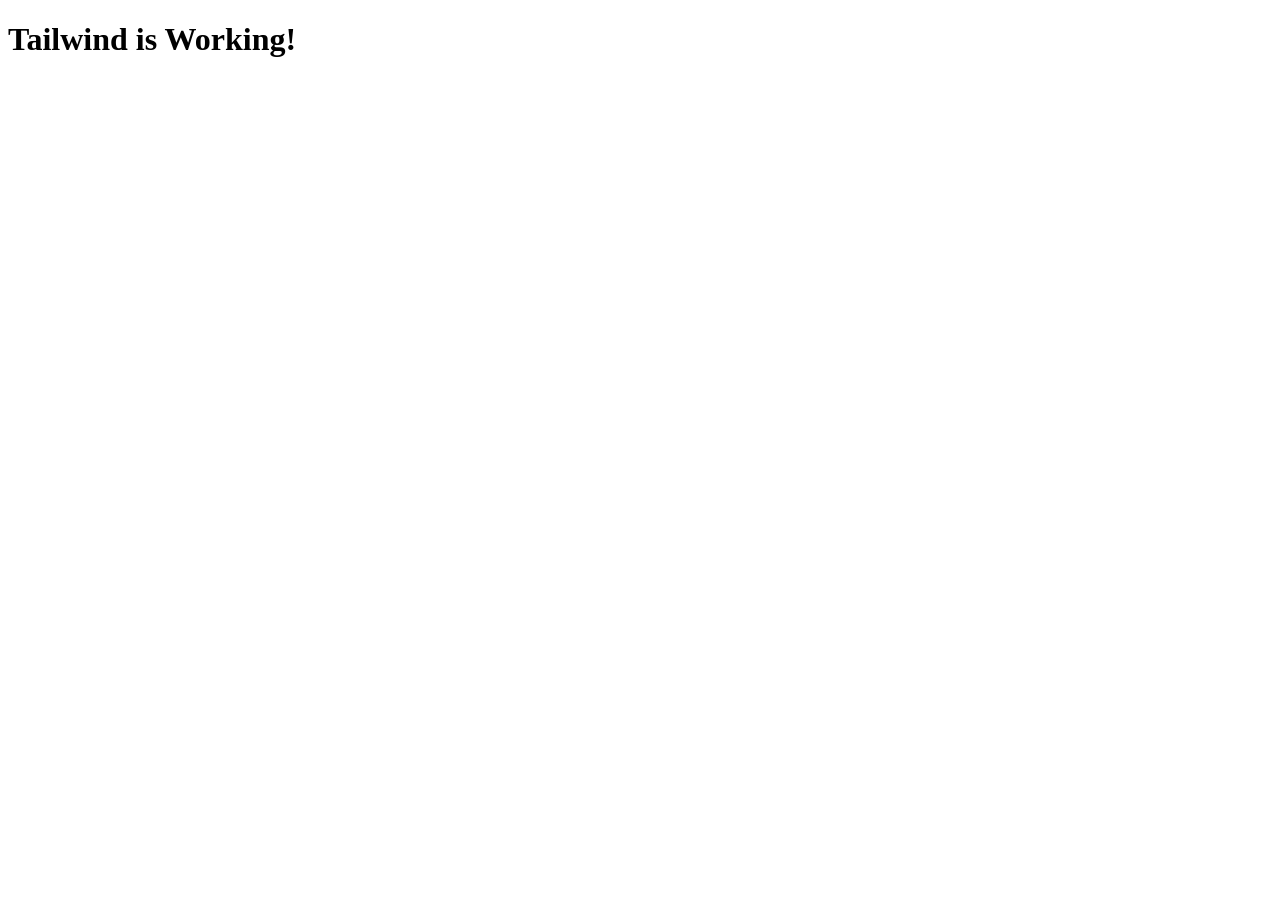
==== index.html @ 15081039 "first commit" ====
<!DOCTYPE html>
<html lang="en">
<head>
  <meta charset="UTF-8">
  <meta name="viewport" content="width=device-width, initial-scale=1.0">
  <link rel="stylesheet" href="./style.css">
  <title>Document</title>
</head>
<body>
  <h1 class="text-4xl font-bold text-red-600 underline">
  Tailwind is Working!
</h1>
</body>
</html>
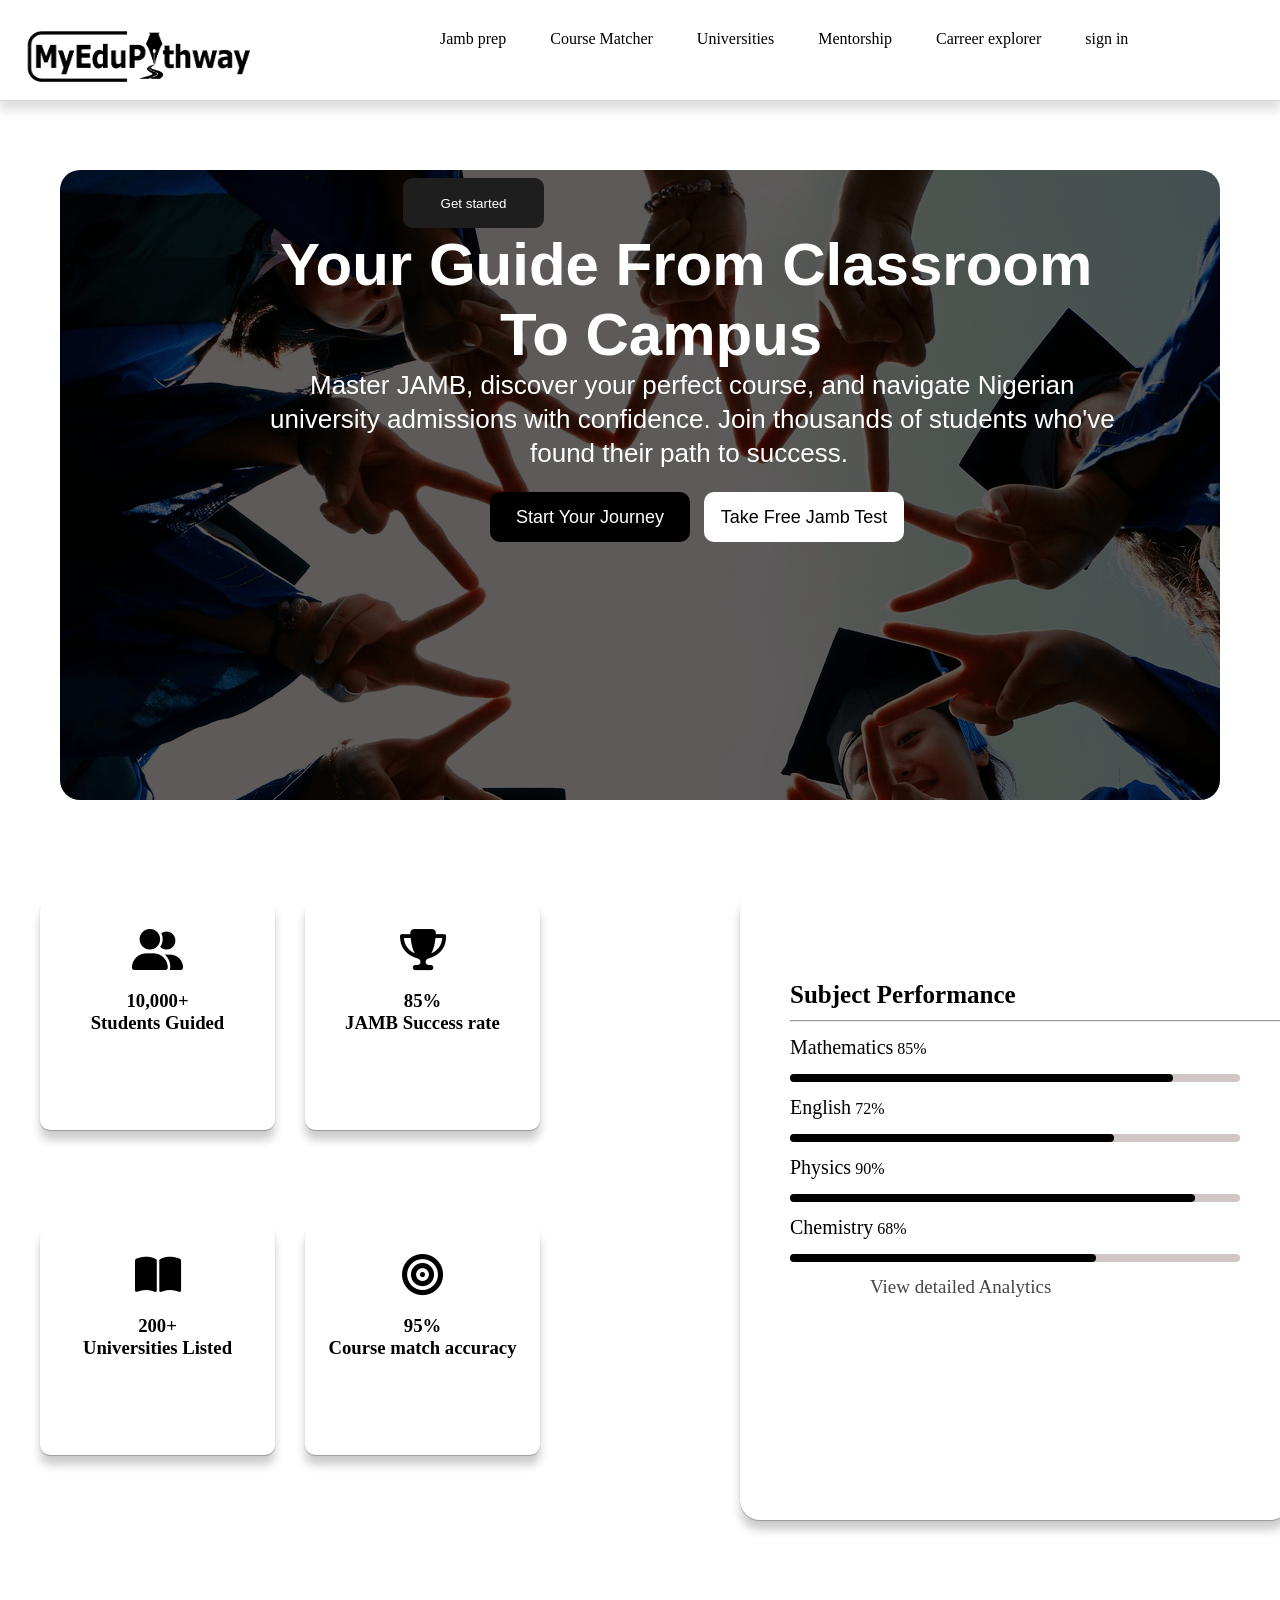
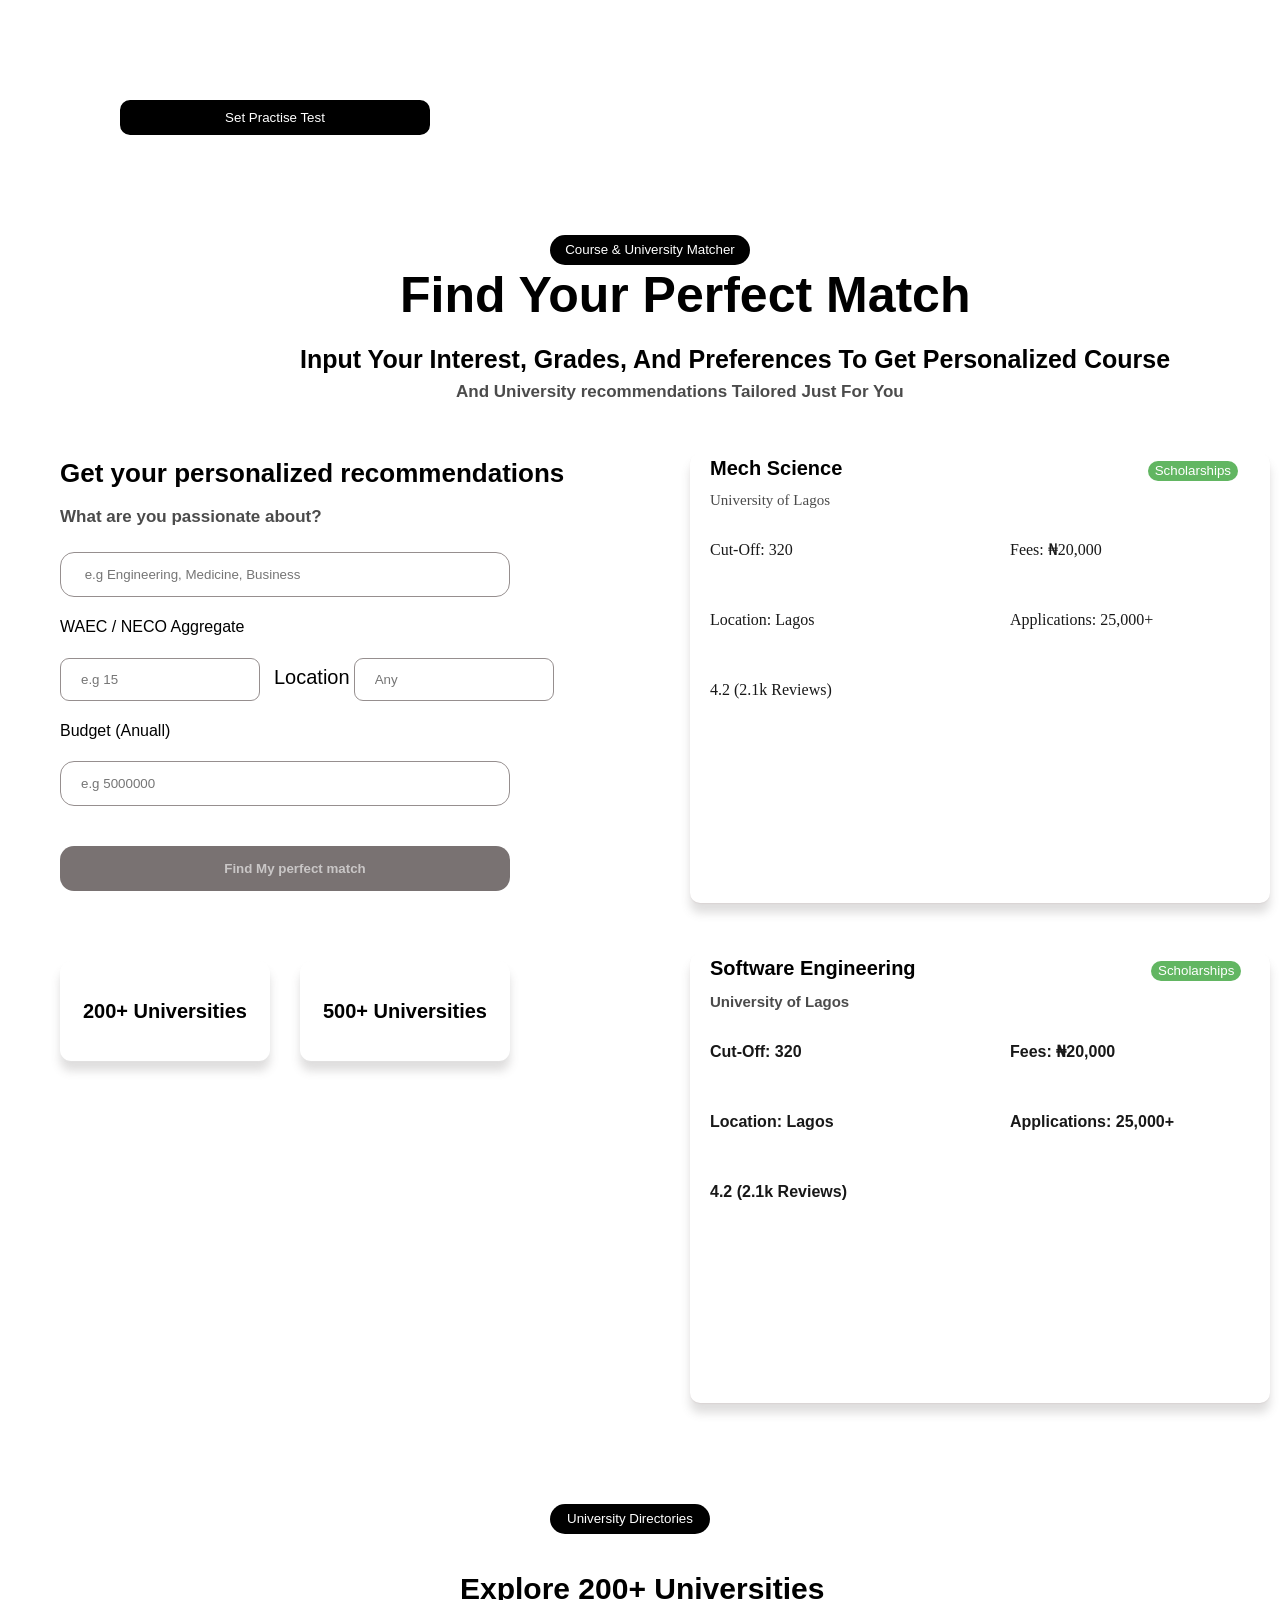
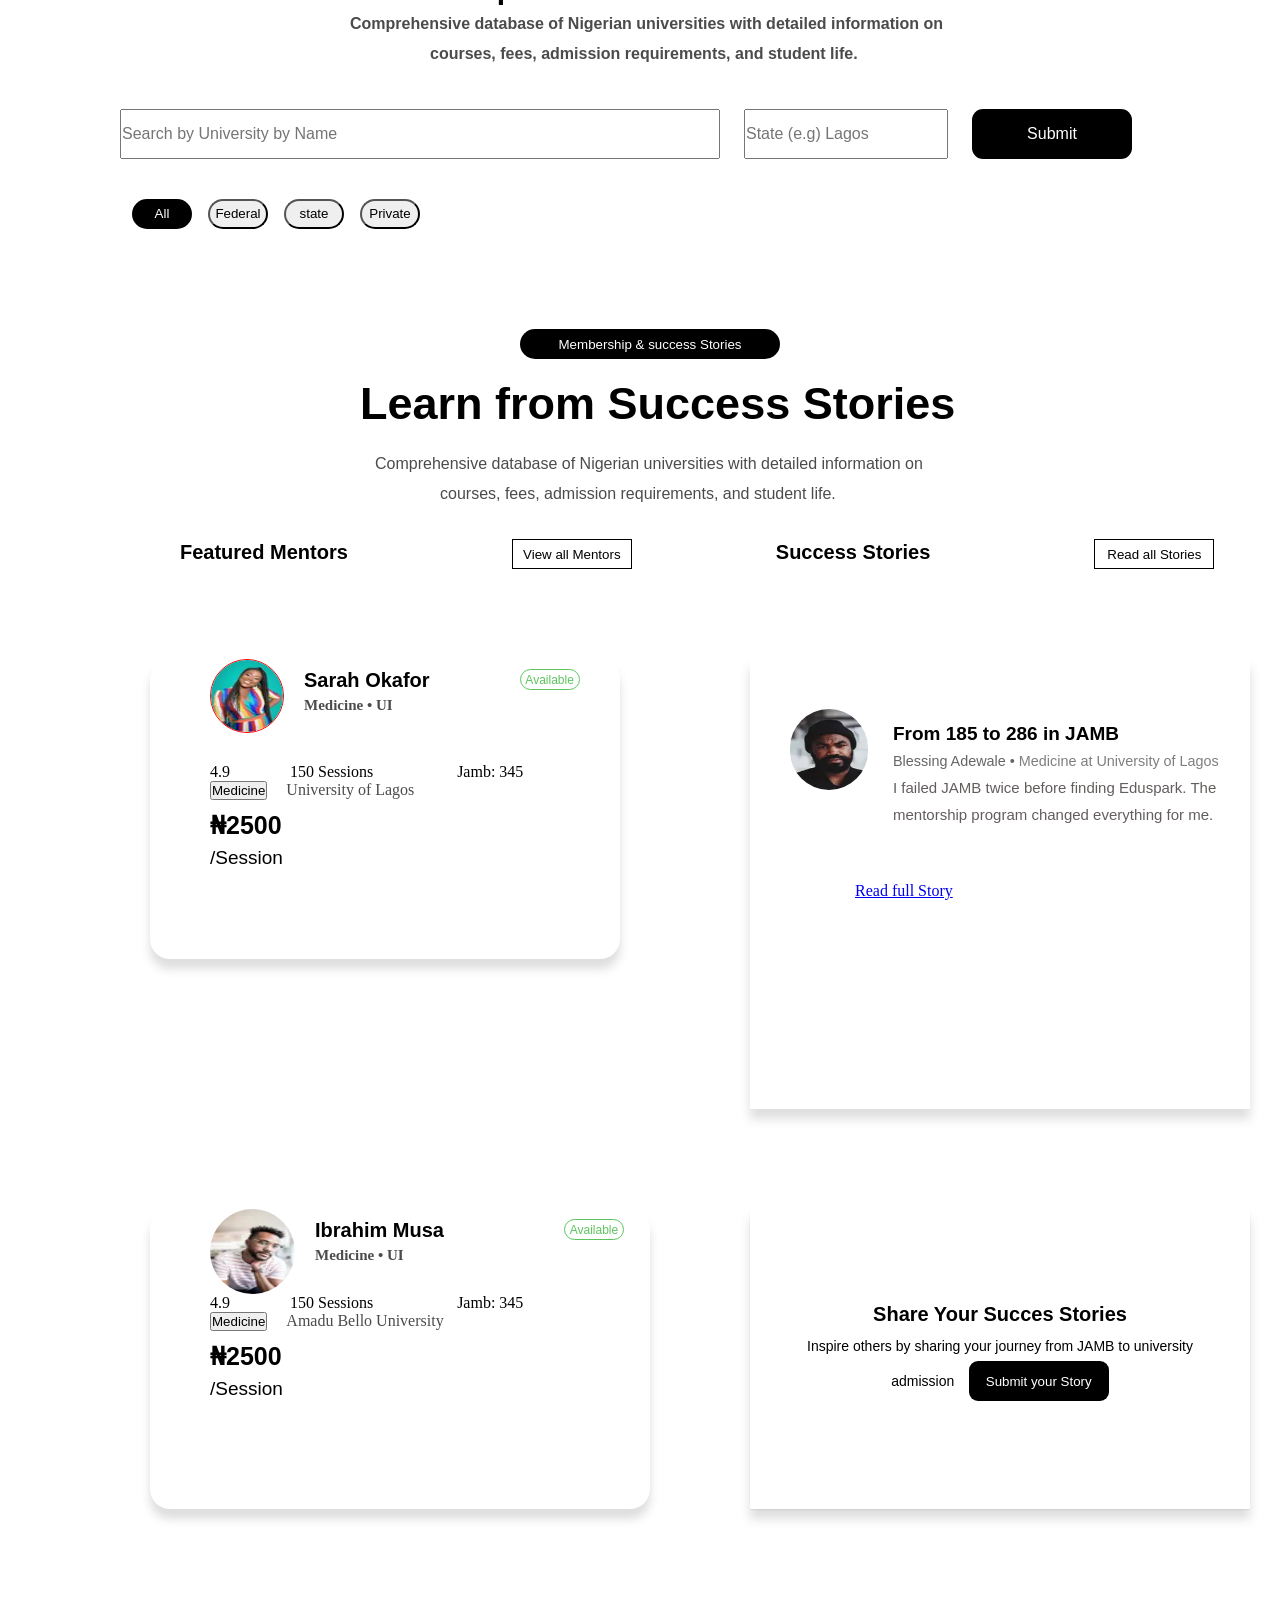
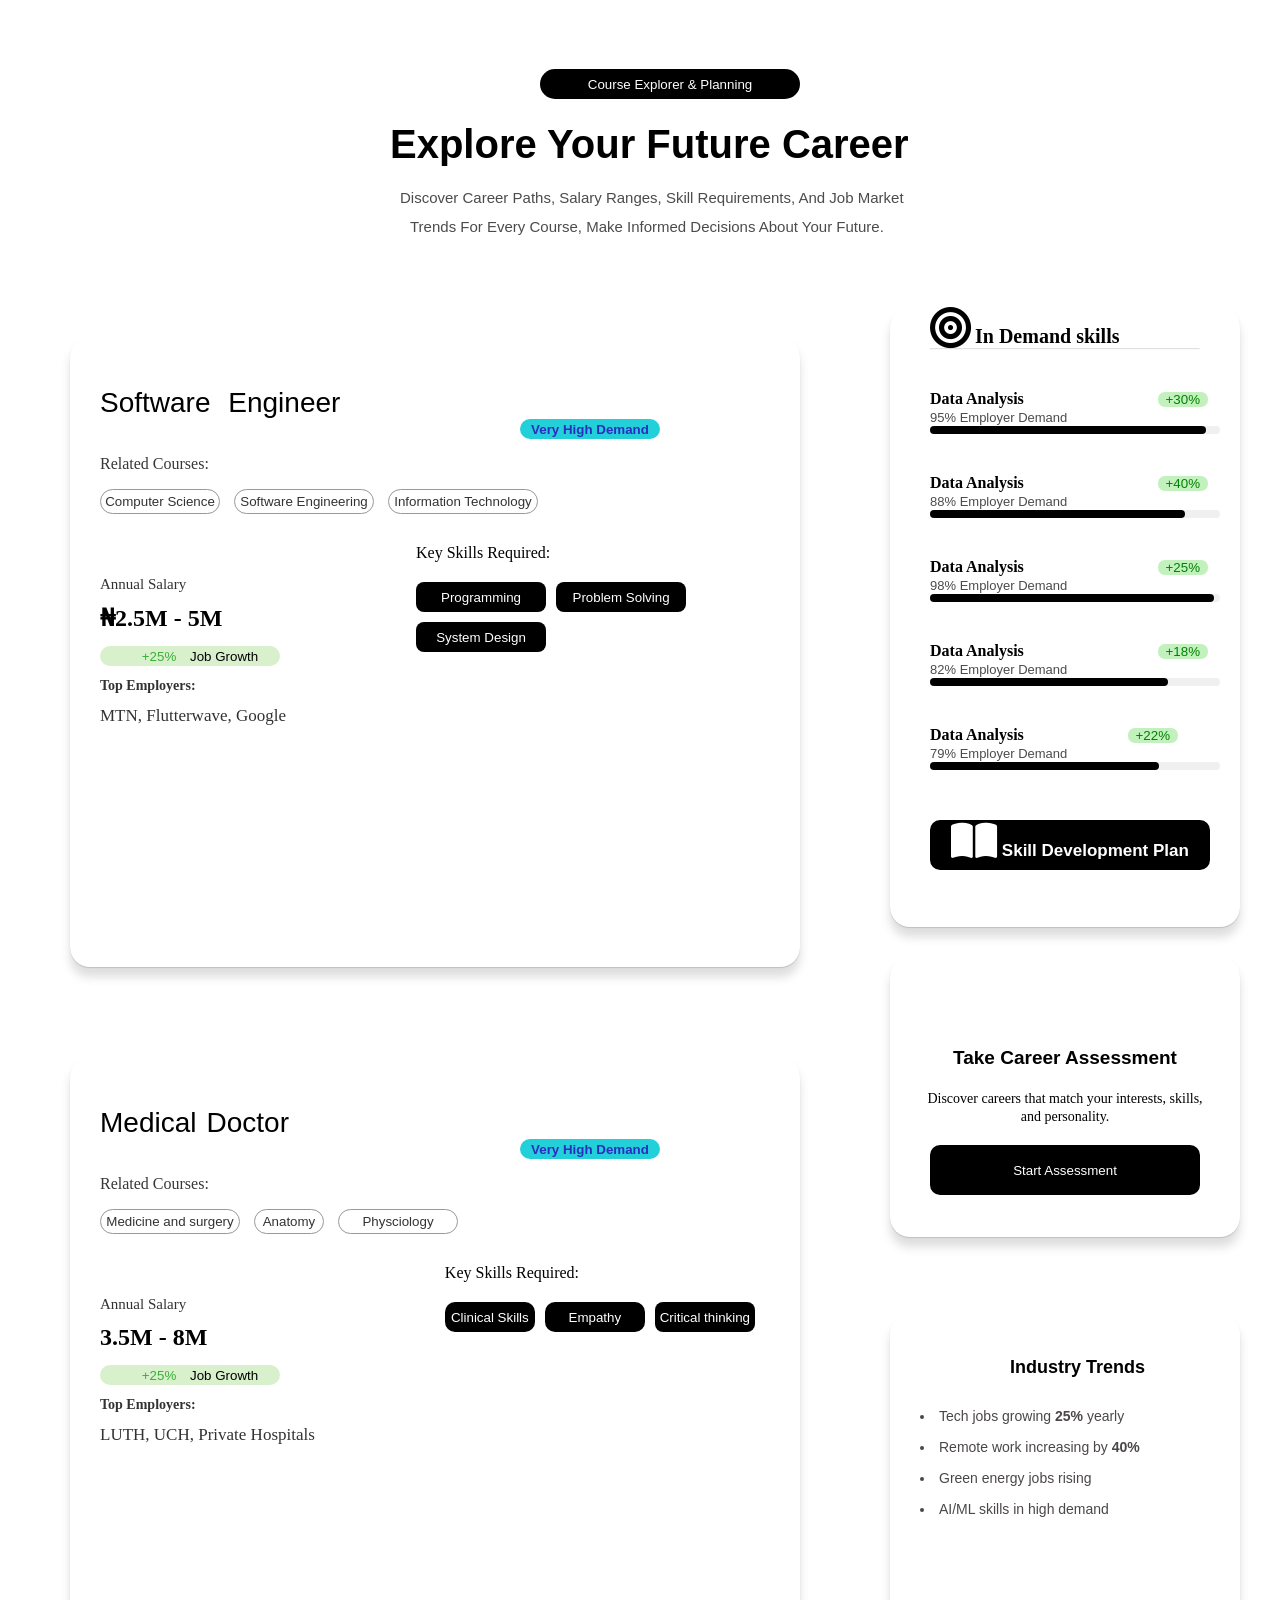
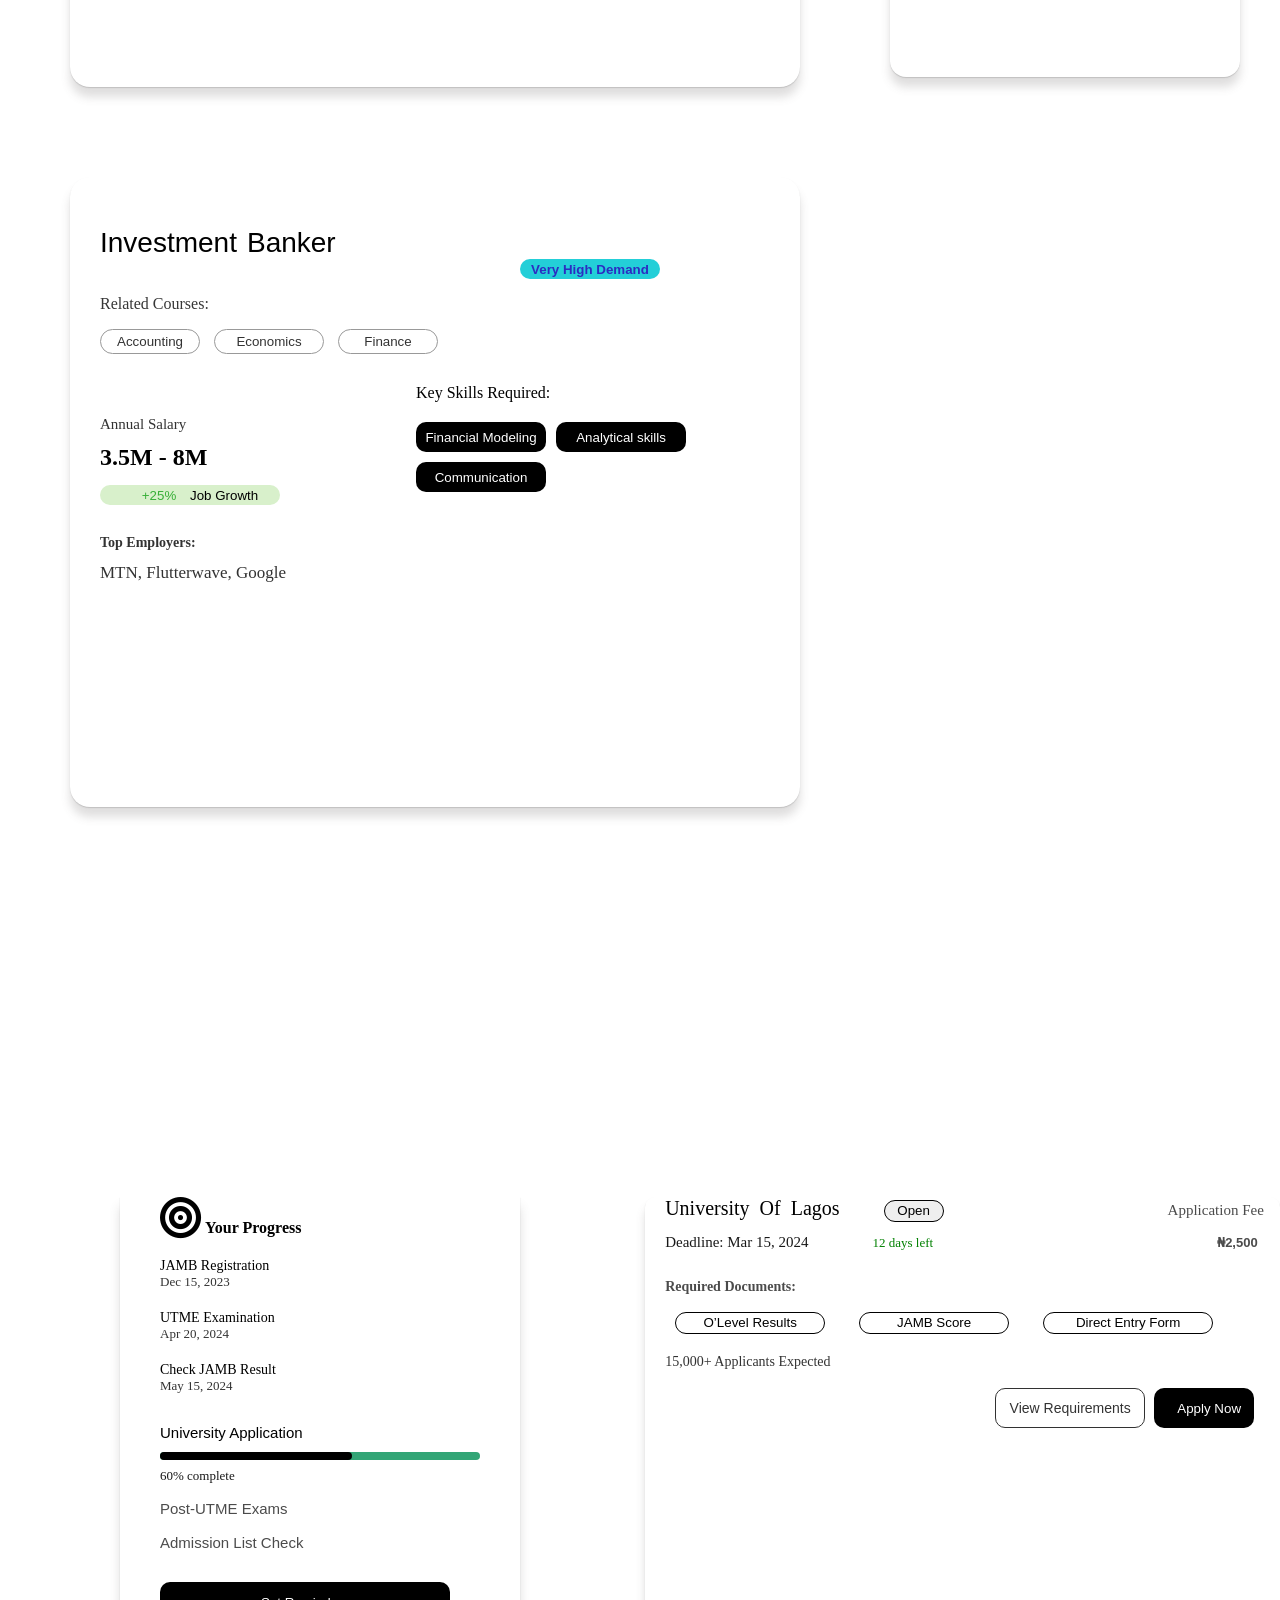
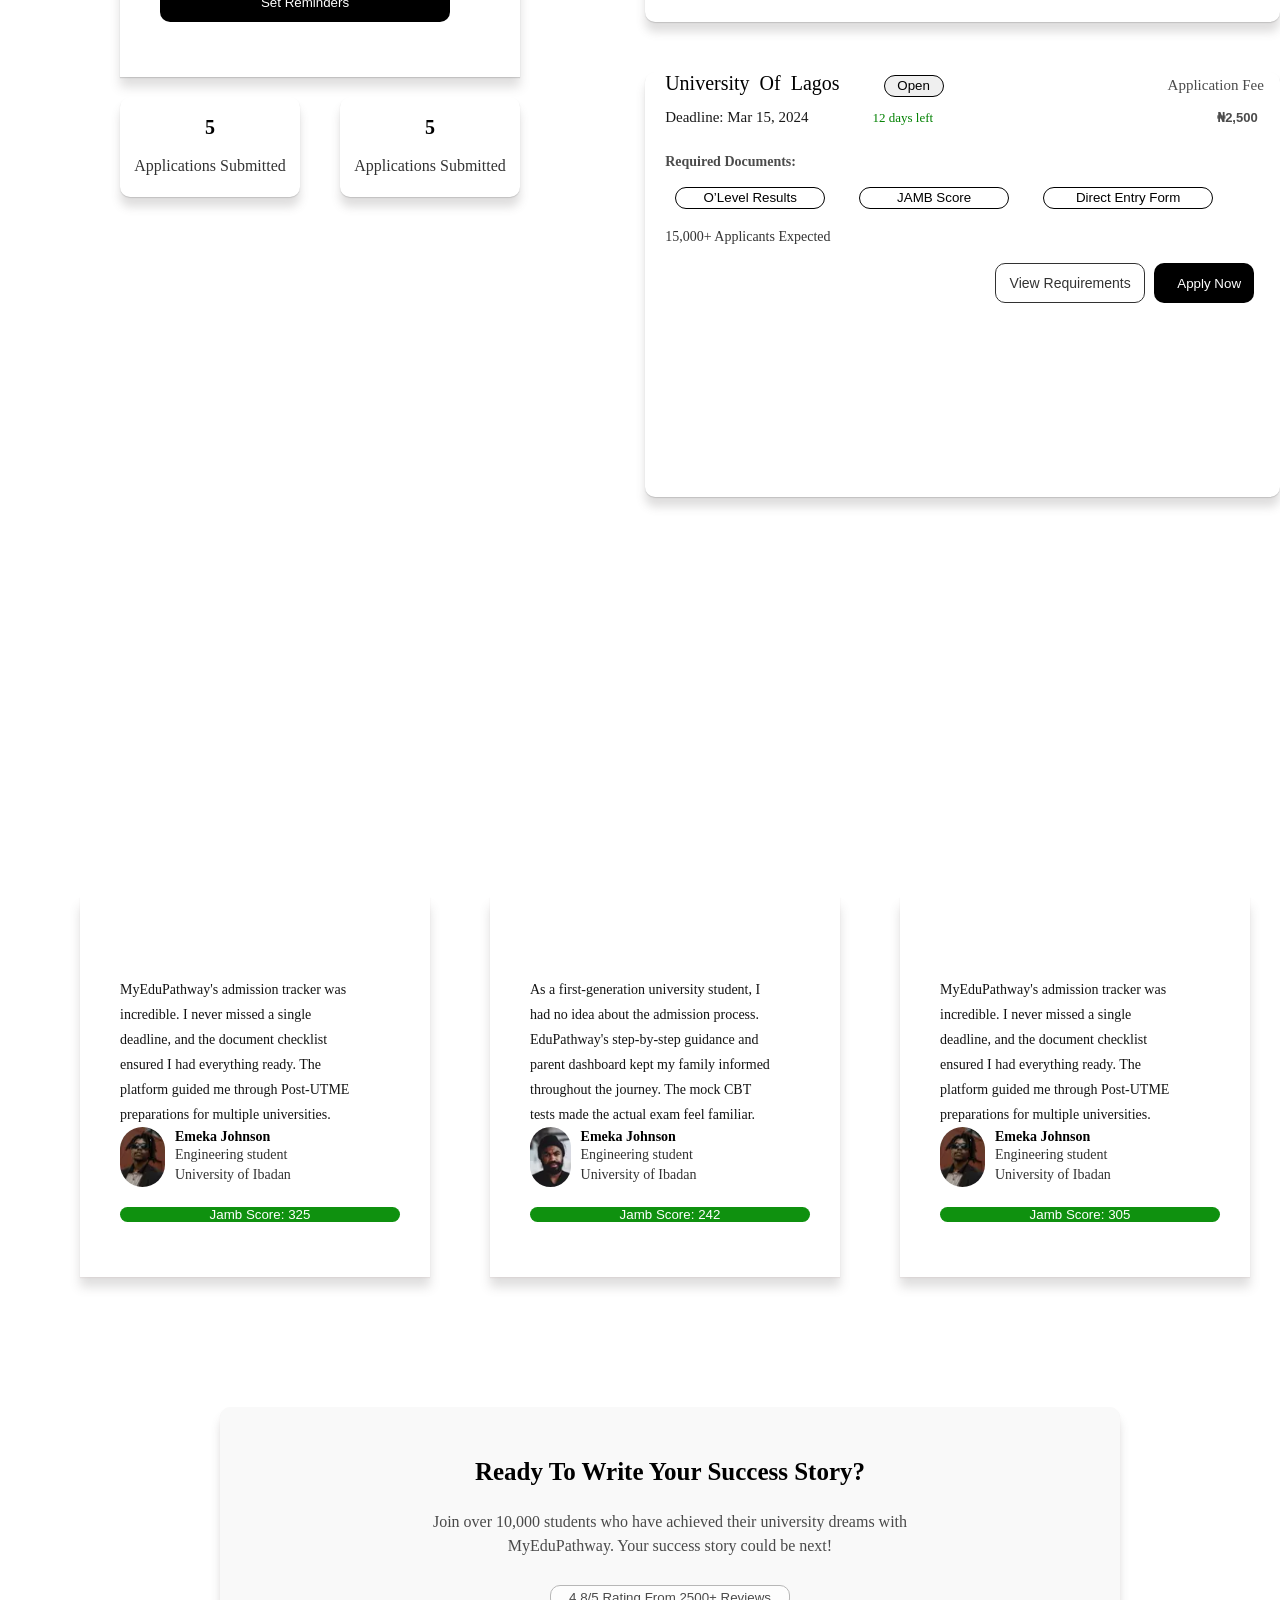
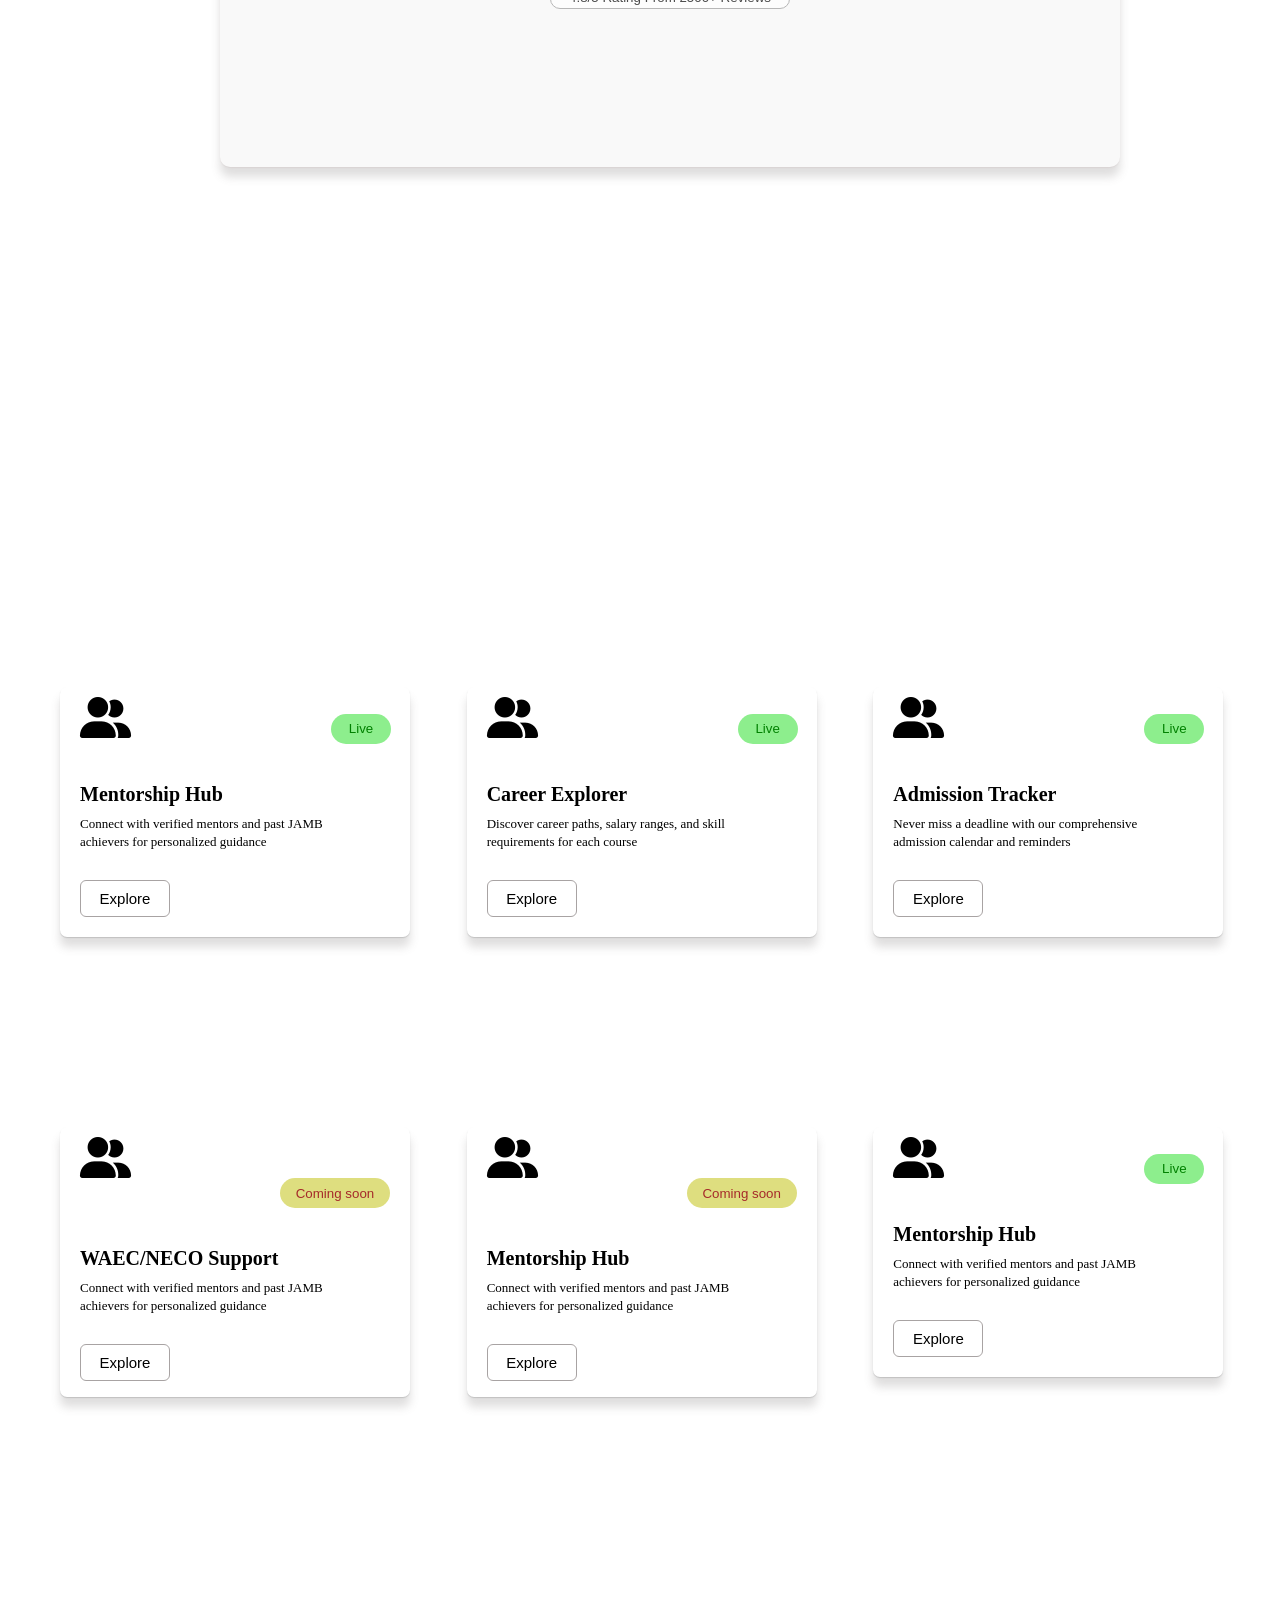
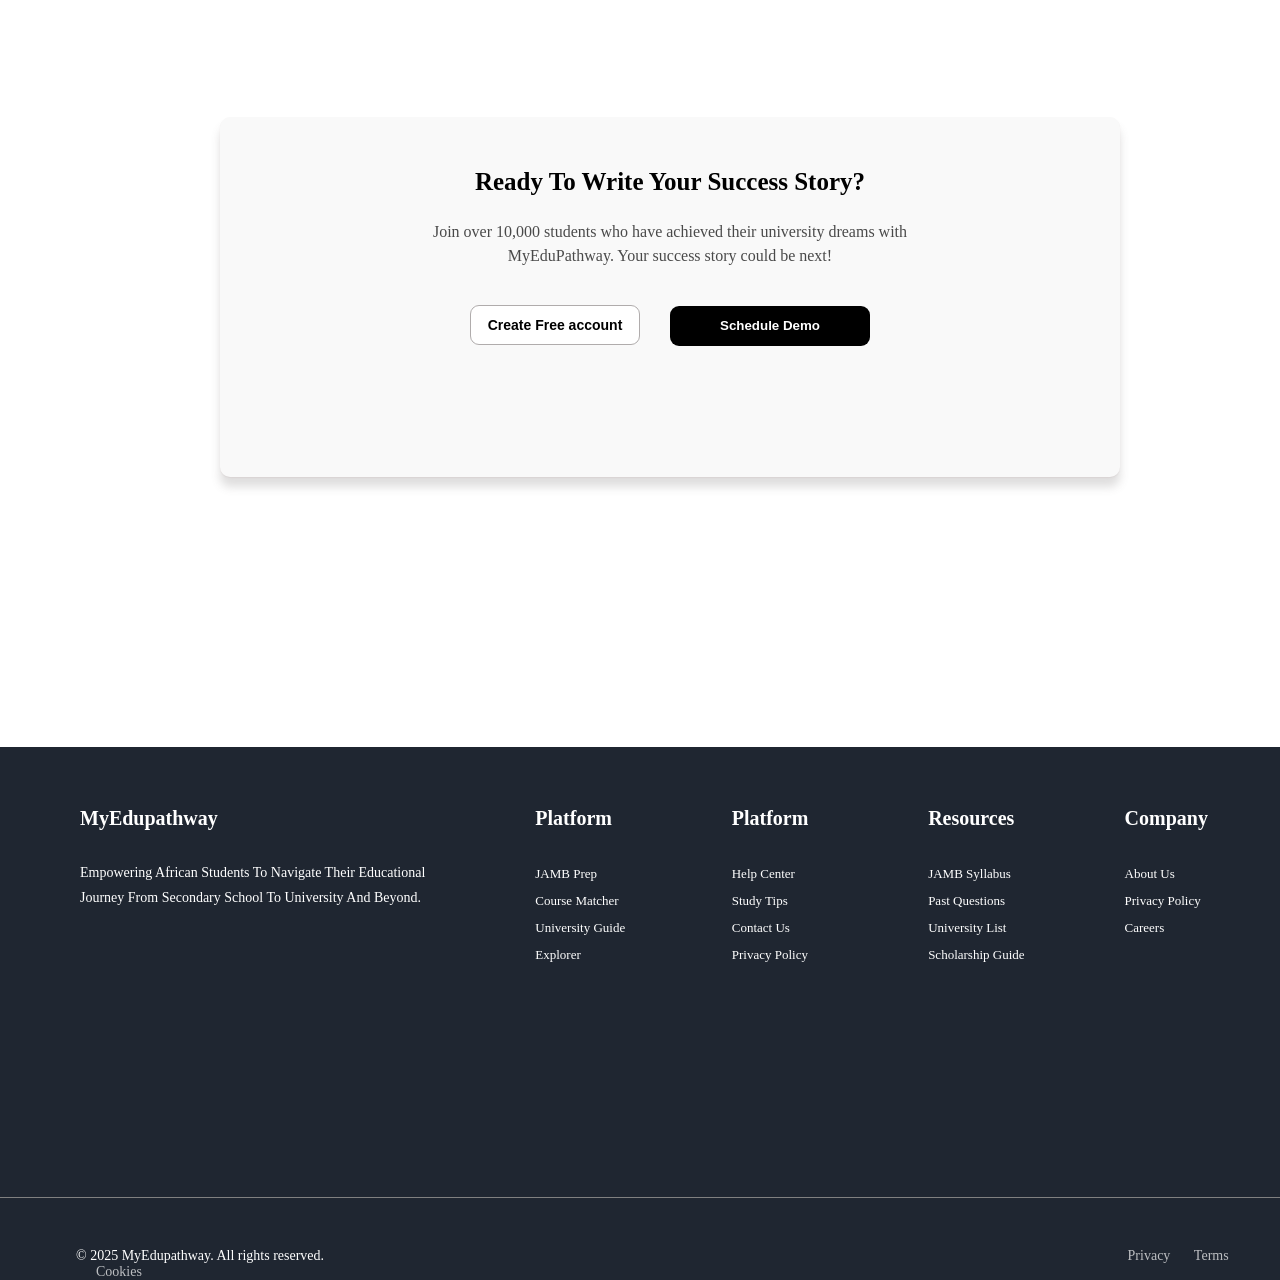
==== commit 1e215db8: "done" ====
--- a/index.html
+++ b/index.html
@@ -1,14 +1,687 @@
+
 <!DOCTYPE html>
 <html lang="en">
 <head>
   <meta charset="UTF-8">
   <meta name="viewport" content="width=device-width, initial-scale=1.0">
-  <link rel="stylesheet" href="./style.css">
-  <title>Document</title>
+  <title>myedupathway.com</title>
+  <link rel="stylesheet" href="style.css">
+  <link rel="stylesheet" href="https://cdnjs.cloudflare.com/ajax/libs/font-awesome/6.5.1/css/all.min.css">
 </head>
 <body>
-  <h1 class="text-4xl font-bold text-red-600 underline">
-  Tailwind is Working!
-</h1>
+    <div class="head-div">
+  <header>
+    <ul>
+      <li>
+        <img src="logo (1).png" width="270px" height="70px" class="img">
+      </li>
+      <div class="opp">
+      <li><a href="./index2.html"  class="jp">Jamb prep</a></li>
+      <li class="cm">Course Matcher</li>
+      <li class="un">Universities</li>
+      <li class="ment">Mentorship</li>
+      <li class="ce">Carreer explorer</li>
+      <li class="si">sign in</li>
+      <a href=""><button class="sig">Get started</button></a>
+   </header>
+      </div>
+
+      <div class="hr-pad">
+      <div class="hero-section">
+        <div class="texts" style="padding-top: 60px;">
+       <span class="yg-text">Your Guide From Classroom <br> <span class="tc">To Campus </span>
+        </span> <br>
+        <span class="mj-text">Master JAMB, discover your perfect course, and navigate Nigerian <br> <span class="u-admit-text">university admissions with confidence. Join thousands of students who've </span><br><span class="p-suc">found their path to success.</span></span> <br>
+       <a href="#" class="button1-link" > <button class="button1">Start Your Journey</button></a>
+      <a href="#" class="button2-link"><button class="button2">Take Free Jamb Test</button></a></button>
+
+        </div>
+      </div>
+      </div>
+      <div class="hero-sec2">
+ <section>
+      <section>
+  <div class="grid">
+    <div class="gridone">
+      <i class="fa-solid fa-user-group"></i>
+<h3>10,000+ <br>Students Guided</h3>
+</div>
+<div class="gridtwo">
+  <i class="fa-solid fa-trophy"></i> 
+<h3>85% <br>JAMB Success rate</h3>
+</div>
+<div class="gridthree">
+  <i class="fa-solid fa-book-open"></i>
+  <h3>200+ <br>
+Universities Listed</h3>
+</div>
+<div class="gridfour">
+<i class="fa-solid fa-bullseye"></i>
+  <h3>95% <br>Course match accuracy</h3>
+</div>
+  </section>
+ <section>
+<div class="subject-card">
+  <h4>Subject Performance</h4>
+  <hr>
+  <div class="maths-info">
+    <span class="subject-name">Mathematics</span>
+    <span class="subject-percentage">85%</span>
+    <div class="progress-bar-bgg">
+    <div class="progress-bar-fill"style="width: 85%;">
+      </div>
+    </div>
+    <div class="eng-info">
+      <span class="subject-name">English</span>
+      <span class="subject-percentage">72%</span>
+    <div class="progress-bar-bgg">
+    <div class="progress-bar-fill"style="width: 72%;">
+    </div>
+    </div>
+    <div class="phys-info">
+    <span class="subject-name">Physics</span>
+    <span class="subject-percentage">90%</span>
+    <div class="progress-bar-bgg">
+    <div class="progress-bar-fill"style="width: 90%;">
+      </div>
+    </div>
+    <div class="chem-info">
+    <span class="subject-name">Chemistry</span>
+    <span class="subject-percentage">68%</span>
+    <div class="progress-bar-bgg">
+    <div class="progress-bar-fill"style="width: 68%;">
+      </div>
+    </div>
+    <a class="detailed-analytics" href="#">View detailed Analytics</a>
+  </div>
+</div>
+ </section>
+ </section>
+      </div>
+   <a href="./practise.html" class="practise-link" >  <button class="practise">Set Practise Test</button></a>
+  </div>
+  <div class="container2">
+  <button class="c-sut">Course & University Matcher</button>
+  <p><span class="pf">Find Your Perfect Match</span></p>
+  <h3 class="firstsent">Input Your Interest, Grades, And Preferences To Get Personalized Course <br><span class="secsent">And University recommendations Tailored Just For You</span>
+</h3>
+  </div>
+  <div class="bigbrodiv">
+  <div class="recs">
+  <div class="flexd">
+    <div class="recomendation-card">
+      <span class="rec-firstsent">Get your personalized recommendations</span> <br>
+      <span class="passion"> What are you passionate about?</span>
+      <br>
+      <input class="input1" type="text" placeholder=" e.g Engineering, Medicine, Business"> <br>
+      <label for="text" class="w-ntext">WAEC / NECO Aggregate</label> <br>
+      <input type="text" placeholder="e.g 15" class="w-number">
+   <label for="text" class="location">Location</label> 
+      <input type="text" placeholder="Any" class="pl-location"> <br>
+         <label for="text" class="bud-text">Budget (Anuall)</label> <br>
+      <input type="text" placeholder="e.g 5000000" class="bud-placeholder" > <br>
+   <a href="./practise.html">  <button class="perfect-match-button"><span class="fmp">Find My perfect match</span></button></a>
+  </div>
+  <div class="grid234">
+<div class="f200-plus-uni">
+    200+ Universities
+    </div>
+    <div class="f500-plus-uni">
+    500+ Universities
+</div>
+  </div>
+  </div>
+  </div>
+  <div class="gridagain">
+    <div class="mech-div">
+      <span class="mech-sc-scholar">Mech Science </span> <span ><button class="mech-scholars">Scholarships</button></span><br>
+    <span class="unilag-mech-sci">University of Lagos</span>
+    <div class="unilag-grid">
+      <div class="cut-off" >Cut-Off: 320</div> 
+      <span class="fees">Fees: ₦20,000</span>
+      <span class="mech-loc">Location: Lagos</span>
+      <span>Applications: 25,000+</span>
+      <span>4.2 (2.1k Reviews)</span>
+      <span>
+    </div>
+    </div>
+    <div class="sof-div">
+      <span class="sof-sc-scholar">Software Engineering<span>
+        <span ><button class="mechs-scholars">Scholarships</button></span><br>
+    <span class="unilag-mech-sci">University of Lagos</span>
+    <div class="unilag-grid">
+      <div class="cut-off" >Cut-Off: 320</div> 
+      <span class="fees">Fees: ₦20,000</span>
+      <span class="mech-loc">Location: Lagos</span>
+      <span>Applications: 25,000+</span>
+      <span>4.2 (2.1k Reviews)</span>
+    </div>
+    </div>
+    </div>
+    </div>
+
+<div class="directories">
+ <button class="direct-button"> University Directories</button> 
+</div>
+<div class="directory">
+ <span class="uni-explor">Explore 200+ Universities</span> <br>
+ <span class="comrehension">Comprehensive database of Nigerian universities with detailed information on <br> <span class="cfd">courses, fees, admission requirements, and student life.</span></span>
+</div>
+<div class="heropagecont">
+  <input class="heropagecont-but1" type="text" placeholder="Search by University by Name">
+  <input class="heropagecont-but2" type="text" placeholder="State (e.g) Lagos">
+  <input class="heropagecont-but3" type="submit">
+<div class="heropagecont-buttons">
+  <button class="heropagecont-buttons1">All</button>
+  <button class="heropagecont-buttons2">Federal</button>
+  <button class="heropagecont-buttons3">state</button>
+  <button class="heropagecont-buttons4">Private</button>
+</div>
+<div class="directory2">
+  <div class="directories2">
+ <button class="direct-button2">Membership & success Stories</button> 
+</div> 
+ <span class="uni-explor2">Learn from Success Stories</span> <br>
+ <span class="comrehension1">Comprehensive database of Nigerian universities with detailed information on <br> <span class="cfd2">courses, fees, admission requirements, and student life.</span></span>
+</div>
+</div>
+     <div class="success-blessing">
+      <span>Featured Mentors</span>
+          <button>View all Mentors</button>
+      <span class="suc-sto">Success Stories</span>
+          <button>Read all Stories</button>
+
+          </div>
+<div class="success-stories">
+  <div class="first-tutor">
+    <div class="sarah-div">
+    <img style="border: 1px solid red;" class="sarah" src="image.png" alt="Tutor profile Image">
+<span class="sarah-okafor">
+    Sarah Okafor  <br>
+<span class="sarah-med">Medicine • UI</span> <br>
+
+</span>
+<button class="available">Available</button> <br>
+
+</div>
+<span>4.9</span><span class="one5-sess">150 Sessions</span> <span class="tutor-score">Jamb: 345 </span><br>
+<button class="med-stu">Medicine</button> <span class="tutor-school" style="margin-left: 15px; " ss >University of Lagos</span> <br>
+<span class="tutor-fee">₦2500</span>  <br><span class=" tutor-session" >/Session</span>
+  </div>
+      <div class="blessing">
+        <div class="blessing-div">
+      <img class="" src="image (2).png" alt="student profile Image" width="78px" height="81px" style="border-radius: 50px;">
+      <span class="blessing-score">From 185 to 286 in JAMB <br> 
+      <span class="blessing-info"> <span class="blessing-opacity">Blessing Adewale •</span> <span class="bles-med-opacity"> Medicine at University of Lagos</span> <br>
+<span class="blessing-story">I failed JAMB twice before finding Eduspark. The <br> mentorship program changed everything for me.</span></span>
+      </div>
+<div class="full-story">
+ <a href="#">Read full Story</a>
+</div>
+    </div>
+      <div class="second-tutor">
+    <div class="ibrahim-div">
+    <img src="image (1).png" class="ib-pic" alt="Student profile Image">
+<span class="ibrahim">
+  Ibrahim Musa <br>
+<span class="ibrahim-med">Medicine • UI </span> <br>
+</span>
+<button class="mavailable">Available</button> <br>
+    </div>
+<span>4.9</span><span class="one5-sess">150 Sessions</span> <span class="tutor-score">Jamb: 345 </span><br>
+<button class="med-stu">Medicine</button> <span class="tutor-school" style="margin-left: 15px; " >Amadu Bello University</span> <br>
+<span class="tutor-fee">₦2500</span>  <br><span class=" tutor-session" >/Session</span>
+  </div>
+      <div class="share-story">
+       <span class="share-span1"> Share Your Succes Stories <br></span>
+       <span class="span2">Inspire others by sharing your journey from JAMB to university <br> admission</span>
+       <button>Submit your Story</button>
+      </div>
+  </div>
+</div>
+<div class="carrear-div">
+<div class="course-plan-but">
+  <div class="directories2">
+ <button class="direct-button3">Course Explorer & Planning</button> 
+</div> 
+ <span class="uni-explor3">Explore Your Future Career</span> <br>
+ <span class="comrehension2">Discover Career Paths, Salary Ranges, Skill Requirements, And Job Market <br> <span class="comp2">Trends For Every Course, Make Informed Decisions About Your Future.</span>
+</div>
+</div>
+<div class="over-flex" style=" display: flex; gap: 90px;">
+  <div class="jobopps">
+<div class="job-oppo">
+  <div class="soft-eng">
+    <span style="font-size: 28px; font-family: sans-serif; font-weight: 500;" >Software <span style="padding-left: 10px;">Engineer</span></span><button style="margin-left: 420px; background-color: rgb(35, 207, 216); font-weight: bold; color: rgb(44, 44, 194); border-radius: 20px; border-style: none; width: 140px; height: 20px;">Very High Demand</button>
+     <br>
+    <span style="line-height: 50px; color: rgb(54, 54, 54);">Related Courses:</span> <br>
+    <div class="soft-eng-butt">
+    <button style="border-radius: 20px; border:1px solid grey; width: 120px; height: 25px; background-color: white; opacity: 80%;">Computer Science</button>
+    <button style=" margin-left: 10px; border-radius: 20px; border:1px solid grey; width: 140px; height: 25px; background-color: white; opacity: 80%;">Software Engineering</button>
+    <button style=" border-radius: 20px; margin-left:10px;border:1px solid grey; width: 150px; height: 25px; background-color: white; opacity: 80%;">Information Technology</button>
+    </div>
+<div class="ann-skill">
+  <div class="ann-sal">
+    <span style="line-height: 40px; font-size: 15px; opacity: 80%;">Annual Salary</span> <br>
+    <span style="font-size: x-large; font-weight: bold;">₦2.5M - 5M</span><br>
+    <button style="margin-top: 14px; width: 180px; border-style: none; border-radius: 10px; color: rgb(56, 175, 56); height: 20px; background-color: rgb(216, 240, 203);"><span style=" padding-left: 20px;">+25% <span style="color: black; padding-left: 10px;">Job Growth</span></span></button>
+     <span></span> <br>
+    <span style="line-height: 40px; font-size: 14px; font-weight: bold; opacity: 80%;">Top Employers: <br></span>
+ <span style="font-size: 17px; opacity: 80%;">MTN, Flutterwave, Google</span>
+  </div>
+  <div class="key-skill-req">
+    <span>Key Skills Required:</span> <br>
+    <div class="skills" style="width: 270px;">
+      <button style="background-color: black; color: white; height: 30px; border-radius: 8px; border-style: none;">Programming</button>
+      <button style="background-color: black; color: white; height: 30px; border-radius: 8px; border-style: none;">Problem Solving</button>
+      <button style="background-color: black; color: white; height: 30px; border-radius: 8px; border-style: none;">System Design</button>
+    </div>
+  </div>
+</div>
+  </div>
+</div>
+<div class="job-oppo">
+  <div class="soft-eng">
+    <span style="font-size: 28px; font-family: sans-serif; font-weight: 500;" >Medical<span style="padding-left: 10px;">Doctor</span></span><button style="margin-left: 420px; background-color: rgb(35, 207, 216); font-weight: bold; color: rgb(44, 44, 194); border-radius: 20px; border-style: none; width: 140px; height: 20px;">Very High Demand</button> <br>
+
+      <span style="line-height: 50px; color: rgb(54, 54, 54);">Related Courses:</span> <br>
+        <button style="border-radius: 20px; border:1px solid grey; width: 140px; height: 25px; background-color: white; opacity: 80%;">Medicine and surgery</button>
+       <button style="border-radius: 20px; border:1px solid grey; width: 70px; height: 25px; background-color: white; opacity: 80%; margin-left: 10px;">Anatomy</button>
+      <button style="border-radius: 20px; border:1px solid grey; width: 120px; height: 25px; background-color: white; opacity: 80%; margin-left: 10px;">Physciology</button>
+<div class="ann-skill">
+  <div class="ann-sal">
+       <span style="line-height: 40px; font-size: 15px; opacity: 80%;">Annual Salary</span> <br>
+    <span style="font-size: x-large; font-weight: bold;">3.5M - 8M</span><br>
+<button style= "margin-top: 14px; width: 180px; border-style: none; border-radius: 10px; color: rgb(56, 175, 56); background-color: rgb(216, 240, 203); height: 20px;"><span style=" padding-left: 20px;">+25% <span style="color: black; padding-left: 10px;">Job Growth</span></span></button>
+     <span></span> <br>
+       <span style="line-height: 40px; font-size: 14px; font-weight: bold; opacity: 80%;">Top Employers: <br></span>
+ <span style="font-size: 17px; opacity: 80%;">LUTH, UCH, Private Hospitals
+
+</span>
+  </div>
+  <div class="key-skill-req">
+    <span>Key Skills Required:</span> <br>
+    <div class="med-skills" style="width: 270px;">
+      <button style=" width: 90px;background-color: black; color: white; height: 30px; border-radius: 10px; border-style: none;">Clinical Skills</button>
+          <button style="background-color: black; color: white; height: 30px; border-radius: 10px; border-style: none;width: 100px; ">Empathy</button>
+            <button style=" width: 100px;background-color: black; color: white; height: 30px; border-radius: 8px; border-style: none;">Critical thinking</button>
+
+    </div>
+  </div>
+</div>
+  </div>
+  <div class="soft-eng">
+    <span style="font-size: 28px; font-family: sans-serif; font-weight: 500;" >Investment<span style="padding-left: 10px;">Banker</span></span><button style="margin-left: 420px; background-color: rgb(35, 207, 216); font-weight: bold; color: rgb(44, 44, 194); border-radius: 20px; border-style: none; width: 140px; height: 20px;">Very High Demand</button> <br>
+      <span style="line-height: 50px; color: rgb(54, 54, 54);">Related Courses:</span> <br>
+        <button style="border-radius: 20px; border:1px solid grey; width: 100px; height: 25px; background-color: white; opacity: 80%; ">Accounting</button>
+        <button style="border-radius: 20px; border:1px solid grey; width: 110px; height: 25px; background-color: white; opacity: 80%; margin-left: 10px;">Economics</button>
+        <button style="border-radius: 20px; border:1px solid grey; width: 100px; height: 25px; background-color: white; opacity: 80%; margin-left: 10px;">Finance </button>
+<div class="ann-skill">
+  <div class="ann-sal">
+       <span style="line-height: 40px; font-size: 15px; opacity: 80%;">Annual Salary</span> <br>
+    <span style="font-size: x-large; font-weight: bold;">3.5M - 8M</span><br>
+<button style= "margin-top: 14px; width: 180px; border-style: none; border-radius: 10px; color: rgb(56, 175, 56); background-color: rgb(216, 240, 203); height: 20px;"><span style=" padding-left: 20px;">+25% <span style="color: black; padding-left: 10px;">Job Growth</span></span></button> <br>
+     <span></span> <br>
+       <span style="line-height: 40px; font-size: 14px; font-weight: bold; opacity: 80%;">Top Employers: <br></span>
+ <span style="font-size: 17px; opacity: 80%;">MTN, Flutterwave, Google</span>
+  </div>
+  <div class="key-skill-req">
+    <span>Key Skills Required:</span> <br>
+    <div class="skills" style="width: 270px;">
+            <button style=" width: 90px;background-color: black; color: white; height: 30px; border-radius: 10px; border-style: none; width: 130px;">Financial Modeling</button>
+            <button style=" width: 90px;background-color: black; color: white; height: 30px; border-radius: 10px; border-style: none;  width: 130px;">Analytical skills</button>
+            <button style=" width: 90px;background-color: black; color: white; height: 30px; border-radius: 10px; border-style: none;  width: 130px;">Communication</button>
+    </div>
+  </div>
+</div>
+  </div>
+
+
+</div>
+</div>
+<div class="in-dem-skill2">
+<div class="in-dem-skills" style="margin-top: 60px;">
+  <i class="fa-solid fa-bullseye"></i>
+  <span style="font-weight: bold; font-size: 20px;">In Demand skills</span> <hr style="width: 270px; opacity: 30%;">
+  <div class="skills-container">
+    <div class="skill-info" style="margin-top: 40px;">
+      <span style=" font-weight: bold; font-size: 16px;" >Data Analysis</span> <button style="margin-left: 100px; width: 50px; color: green; background-color: rgb(194, 241, 189); border-style:none; border-radius: 7px; margin-left: 130px;">+30%</button> <br>
+      <span style="font-size: 13px; font-family: sans-serif; opacity: 70%;">95% Employer Demand</span>
+    </div>
+  </div>
+    <div class="skill-bar-bg">
+            <div class="skill-bar-fill" style="width: 95%;"></div>
+        </div>
+
+          <div class="skills-container">
+    <div class="skill-info" style="margin-top: 40px;">
+      <span style=" font-weight: bold; font-size: 16px;" >Data Analysis</span> <button style="margin-left: 100px; width: 50px; color: green; background-color: rgb(194, 241, 189); border-style:none; border-radius: 7px;margin-left: 130px;">+40%</button> <br>
+      <span style="font-size: 13px; font-family: sans-serif; opacity: 70%;">88% Employer Demand</span>
+    </div>
+  </div>
+    <div class="skill-bar-bg">
+            <div class="skill-bar-fill" style="width: 88%;"></div>
+        </div>
+
+                <div class="skills-container">
+    <div class="skill-info" style="margin-top: 40px;">
+      <span style=" font-weight: bold; font-size: 16px;" >Data Analysis</span> <button style="margin-left: 100px; width: 50px; color: green; background-color: rgb(194, 241, 189); border-style:none; border-radius: 7px; margin-left: 130px;">+25%</button> <br>
+      <span style="font-size: 13px; font-family: sans-serif; opacity: 70%;">98% Employer Demand</span>
+    </div>
+  </div>
+    <div class="skill-bar-bg">
+            <div class="skill-bar-fill" style="width: 98%;"></div>
+        </div>
+
+                <div class="skills-container">
+    <div class="skill-info" style="margin-top: 40px;">
+      <span style=" font-weight: bold; font-size: 16px;" >Data Analysis</span> <button style="margin-left: 100px; width: 50px; color: green; background-color: rgb(194, 241, 189); border-style:none; border-radius: 7px; margin-left: 130px;">+18%</button> <br>
+      <span style="font-size: 13px; font-family: sans-serif; opacity: 70%;">82% Employer Demand</span>
+    </div>
+  </div>
+    <div class="skill-bar-bg">
+            <div class="skill-bar-fill" style="width: 82%;"></div>
+        </div>
+
+                <div class="skills-container">
+    <div class="skill-info" style="margin-top: 40px;">
+      <span style=" font-weight: bold; font-size: 16px;" >Data Analysis</span> <button style="margin-left: 100px; width: 50px; color: green; background-color: rgb(194, 241, 189); border-style:none; border-radius: 7px; ">+22%</button> <br>
+      <span style="font-size: 13px; font-family: sans-serif; opacity: 70%;">79% Employer Demand</span>
+    </div>
+  </div>
+    <div class="skill-bar-bg">
+            <div class="skill-bar-fill" style="width: 79%;"></div>
+        </div>
+      <button   style="margin-top: 50px; padding-bottom: 20px; color: white; background-color: black; height: 50px; width: 280px; border-style: none; border-radius: 10px; font-weight: bold; font-family: sans-serif; font-size: 17px;"> <i class="fa-solid fa-book-open"></i>
+Skill Development Plan </button>
+
+      </div>
+    <div class="carrear-assessment-div" style=" padding-top: 90px; margin-top: 30px; height: 280px;  border-radius: 20px; text-align: center;"><span style="margin-top: 90px; text-align: center; width: 350px; height: 230px; padding-top: 90px; font-weight: bold;font-family: sans-serif;font-size: 19px;" >Take Career Assessment</span> <br>
+      <div class="dis" style="margin-top:20px;">
+      <span style="font-size: 14px;">Discover careers that match your interests, skills, <br>
+        and personality.</div>
+        <button style="color: white; background-color: black; height: 50px; margin-top: 20px; width: 270px; border-style: none; border-radius: 10px;">Start Assessment</button>
+</span>
+    </div>
+    <div class="ind-trends" style="margin-top: 80px;
+    border-radius: 16px; height: 40vh;">
+      <div class="first-trend" style="font-weight: bold; font-size: 18px; padding-left: 120px; font-family: sans-serif; padding-top: 40px;">Industry Trends</div>
+      <div class="trends" style="padding-top: 30px; padding-left: 30px; font-size: 14px; font-family:  sans-serif; color: rgb(75, 71, 71);">
+          <li>Tech jobs growing <strong>25% </strong>yearly</li>
+          <li style="padding-top: 15px;">Remote work increasing by <strong>40%</strong></li>
+          <li style="padding-top: 15px;">Green energy jobs rising</li>
+          <li style="padding-top: 15px;">AI/ML skills in high demand</li>
+      </div>
+    </div>
+    </div>
+</div>
+<div class="big-pro">
+  <div style="width: fit-content;">
+<div  class="pr-bar" style="  height: 480px; padding-left: 40px; margin-left: 120px; width: 400px; "> <i class="fa-solid fa-bullseye"></i> <strong>Your Progress </strong><br> <div style="margin-top: 20px; font-size: 14px;">JAMB Registration <br> <span style="font-size: 13px; opacity: 80%; ">Dec 15, 2023 </span></div> 
+ <div style="margin-top: 20px; font-size: 14px; ">UTME Examination <br> <span style="font-size: 13px; opacity: 80%; ">Apr 20, 2024</span></div> 
+  <div style="margin-top: 20px; font-size: 14px; ">Check JAMB Result <br><span style="font-size: 13px; opacity: 80%; ">May 15, 2024</span></div> 
+<div class="un-app-len" style="margin-top: 30px;">
+ <span style="font-size: 15px; font-family: sans-serif;"> University Application</span>
+</div>
+<div class="un-app-len-bar" style=  " margin-top: 10px; width: 320px; color: black;">
+<div class="un-app-len-fill" style="width: 60%;"></div>
+<div style="margin-top: 8px; font-size: 13px; opacity: 90%;">60% complete</div>
+<span style="font-size: 15px; opacity: 70%; line-height: 50px;font-family: sans-serif;">Post-UTME Exams</span> <br>
+<span style="font-size: 15px; opacity: 70%; font-family: sans-serif;" >Admission List Check</span> <br>
+<button style="margin-top: 30px; color: white; background-color: black; height: 40px; width: 290px; border-style: none; border-radius: 10px;">Set Reminders</button> 
+</div>
+</div>
+<div style="  margin-top: 20px; display: grid; grid-template-columns: repeat(2,1fr);">
+<div style=" text-align: center; margin-left:120px; height: 100px;  width: 180px; border-radius: 10px; box-shadow:   rgba(105, 103, 103, 0.25) 0px 1px 1px, rgba(96, 91, 91, 0.2) 0px 10px 10px; ;"><span style="font-weight: bold; line-height: 60px; font-size: 20px;">5 </span><br> <span style="font-size: 16px; opacity: 80%;">Applications Submitted</span></div>
+<div style="  text-align: center; margin-left: 40px; width: 180px;  border-radius: 10px; box-shadow:   rgba(105, 103, 103, 0.25) 0px 1px 1px, rgba(96, 91, 91, 0.2) 0px 10px 10px; ; "> <span style="font-weight: bold; line-height: 60px; font-size: 20px;" >5</span> <br> <span style="font-size: 16px; opacity: 80%;">Applications Submitted</span></div>
+
+</div>  
+</div>
+<div class="uni-prog" style="margin-left: 50px; width: 640px;">
+  <div class="unilag-docs">
+ <span style="font-size: 20px; font-weight: lighter;"> University  </span><span style="padding-left: 5px; font-size: 20px; ">Of</span><span style="padding-left: 5px; font-size: 20px;"> Lagos</span> <button style="margin-left: 40px; width: 60px; border: 1px solid; border-radius: 11px; height: 22px;">Open</button> <span  style="padding-left: 220px; opacity: 70%; font-size: 15px;">Application Fee</span>
+ <br>
+ <span style="line-height: 40px; font-size: 15px; opacity: 90%;">Deadline: Mar 15, 2024</span>
+ <span style="margin-left: 60px; color: green; font-size: 13px;"> 12 days left</span>
+ <span style="margin-left: 280px; font-size: 13px; font-family: sans-serif;font-weight: bold;opacity: 70%;">₦2,500</span> <br>
+
+ <span style="font-size: 14px; line-height: 50px;opacity: 70%;font-weight: bold;">Required Documents:</span> <br>
+ <button style=" background-color: white; margin-left: 10px; width: 150px; border: 1px solid; border-radius: 11px; height: 22px;" >O’Level Results</button>
+ <button style=" background-color: white; margin-left: 30px; width: 150px; border: 1px solid; border-radius: 11px; height: 22px;">JAMB Score</button>
+ <button style="margin-left: 30px; width: 170px; background-color: white; border: 1px solid; border-radius: 11px; height: 22px;">Direct Entry Form</button>
+<br>
+<div style="margin-top: 20px; font-size: 14px; opacity: 80%;">
+<span>15,000+ Applicants Expected</span> </div><br>
+<button style="margin-left: 330px; color: black;opacity: 80%; font-size: 14px;border: 1px solid black; height: 40px;border-radius: 10px; width: 150px; background-color: white;">View Requirements</button>
+<button style=" padding-left: 10px; margin-left: 5px; width: 100px; border-style: none;  color: white; background-color: black; height: 40px; border-radius: 10px;">Apply Now</button>
+  </div>
+
+<div class="unilg-docs2">
+ <span style="font-size: 20px; font-weight: lighter;"> University  </span><span style="padding-left: 5px; font-size: 20px; ">Of</span><span style="padding-left: 5px; font-size: 20px;"> Lagos</span> <button style="margin-left: 40px; width: 60px; border: 1px solid; border-radius: 11px; height: 22px;">Open</button> <span  style="padding-left: 220px; opacity: 70%; font-size: 15px;">Application Fee</span>
+ <br>
+ <span style="line-height: 40px; font-size: 15px; opacity: 90%;">Deadline: Mar 15, 2024</span>
+ <span style="margin-left: 60px; color: green; font-size: 13px;"> 12 days left</span>
+ <span style="margin-left: 280px; font-size: 13px; font-family: sans-serif;font-weight: bold;opacity: 70%;">₦2,500</span> <br>
+
+ <span style="font-size: 14px; line-height: 50px;opacity: 70%;font-weight: bold;">Required Documents:</span> <br>
+ <button style=" background-color: white; margin-left: 10px; width: 150px; border: 1px solid; border-radius: 11px; height: 22px;" >O’Level Results</button>
+ <button style=" background-color: white; margin-left: 30px; width: 150px; border: 1px solid; border-radius: 11px; height: 22px;">JAMB Score</button>
+ <button style="margin-left: 30px; width: 170px; background-color: white; border: 1px solid; border-radius: 11px; height: 22px;">Direct Entry Form</button>
+<br>
+<div style="margin-top: 20px; font-size: 14px; opacity: 80%;">
+<span>15,000+ Applicants Expected</span> </div><br>
+<button style="margin-left: 330px; color: black;opacity: 80%; font-size: 14px;border: 1px solid black; height: 40px;border-radius: 10px; width: 150px; background-color: white;">View Requirements</button>
+<button style=" padding-left: 10px; margin-left: 5px; width: 100px; border-style: none;  color: white; background-color: black; height: 40px; border-radius: 10px;">Apply Now</button>
+  </div>
+</div>
+</div>
+<div style="margin-top: 400px;  padding-left: 50px; display: grid; grid-template-columns: repeat(3,1fr);">
+
+<div class="ev" style=" box-shadow: rgba(199, 183, 183, 0.25) 0px 1px 1px, rgba(96, 91, 91, 0.2) 0px 10px 10px;
+  margin-left: 30px;  width: 350px; padding-left: 40px; height: 380px; padding-top: 80px;">
+  <div class="evi1-text" style="font-size: 14px; width: 300px; line-height: 25px; opacity: 92%;">
+    MyEduPathway's admission tracker was <br> incredible. I never missed a single <br> deadline, and the document checklist <br> ensured I had everything ready. The <br> platform guided me through Post-UTME <br> preparations for multiple universities.</div>
+
+    <div class="evi1img" style=" display: flex; -top: 20px;">
+
+<img src="image (3).png" alt="" style="border-radius:  50px; height: 60px;">
+<div class="evi1-img-text">
+ <strong style="font-size: 14px; padding-left: 10px;"> Emeka Johnson </strong><br>
+<span style="padding-left: 10px; line-height: 20px; font-size: 14px; opacity: 80%;">Engineering student</span> <br>
+<span style="padding-left: 10px; font-size: 14px; opacity: 80%;" >
+University of Ibadan
+</span>
+
+</div>
+    </div>
+<button style=" border-style: none;  margin-top: 20px; color: white; background-color: rgb(15, 145, 15); border-radius: 10px; width: 280px;">Jamb Score: 325</button>
+
+</div>
+
+<div class="ev" style=" box-shadow: rgba(199, 183, 183, 0.25) 0px 1px 1px, rgba(96, 91, 91, 0.2) 0px 10px 10px;
+  margin-left: 30px; width: 350px; padding-left: 40px; height: 380px; padding-top: 80px;">
+  <div class="evi1-text" style="font-size: 14px; width: 300px; line-height: 25px; opacity: 92%;">
+    As a first-generation university student, I <br> had no idea about the admission process. <br> EduPathway's step-by-step guidance and <br> parent dashboard kept my family informed <br> throughout the journey. The mock CBT  <br>tests made the actual exam feel familiar.</div>
+
+    <div class="evi1img" style=" display: flex; ">
+
+<img src="image (42).png" alt="" style="border-radius:  50px; height: 60px;">
+<div class="evi1-img-text">
+ <strong style="font-size: 14px; padding-left: 10px;"> Emeka Johnson </strong><br>
+<span style="padding-left: 10px; line-height: 20px; font-size: 14px; opacity: 80%;">Engineering student</span> <br>
+<span style="padding-left: 10px; font-size: 14px; opacity: 80%;" >
+University of Ibadan
+</span>
+
+</div>
+    </div>
+<button style=" border-style: none;  margin-top: 20px; color: white; background-color: rgb(15, 145, 15); border-radius: 10px; width: 280px;">Jamb Score: 242</button>
+
+</div>
+
+
+<div class="ev" style="box-shadow: rgba(199, 183, 183, 0.25) 0px 1px 1px, rgba(96, 91, 91, 0.2) 0px 10px 10px;
+  margin-left: 30px; width: 350px; padding-left: 40px; height: 380px; padding-top: 80px;">
+  <div class="evi1-text" style="font-size: 14px; width: 300px; line-height: 25px; opacity: 92%;">
+    MyEduPathway's admission tracker was <br> incredible. I never missed a single <br> deadline, and the document checklist <br> ensured I had everything ready. The <br> platform guided me through Post-UTME <br> preparations for multiple universities.</div>
+
+    <div class="evi1img" style=" display: flex; -top: 20px;">
+
+<img src="image (4).png" alt="" style="border-radius:  50px; height: 60px;">
+<div class="evi1-img-text">
+ <strong style="font-size: 14px; padding-left: 10px;"> Emeka Johnson </strong><br>
+<span style="padding-left: 10px; line-height: 20px; font-size: 14px; opacity: 80%;">Engineering student</span> <br>
+<span style="padding-left: 10px; font-size: 14px; opacity: 80%;" >
+University of Ibadan
+</span>
+
+</div>
+    </div>
+<button style=" border-style: none;  margin-top: 20px; color: white; background-color: rgb(15, 145, 15); border-radius: 10px; width: 280px;">Jamb Score: 305</button>
+
+</div>
+</div>
+
+<div class="s-s" style=" box-shadow: rgba(199, 183, 183, 0.25) 0px 1px 1px, rgba(96, 91, 91, 0.2) 0px 10px 10px;  padding-top: 30px; margin-left: 220px; height: 40vh; width: 900px; text-align: center; margin-top: 130px; border-radius: 10px; background-color: rgb(249, 249, 249);">
+<span  style=" line-height: 70px; font-size: 25px; font-weight: bold;">Ready To Write Your Success Story?</span> <br>
+<span style="opacity: 70%;"> <span style="line-height: 30px; ">Join over 10,000 students who have achieved their university dreams with</span> <br> MyEduPathway. Your success story could be next!</span> <br>
+<button style="margin-top: 30px; color: black; background-color: white; border-radius: 10px; border: 1px solid rgb(156, 156, 156); width: 240px; opacity: 70%; height: 24px;">4.8/5 Rating From 2500+ Reviews
+</button>
+</div>
+</div>
+<div class="hubs" style=" margin-top: 520px; display: grid; grid-template-columns: repeat(3,3fr); padding-left: 60px; height: 100vh;">
+  
+  <div class="hub1" style="  box-shadow:  rgba(105, 103, 103, 0.25) 0px 1px 1px, rgba(96, 91, 91, 0.2) 0px 10px 10px; border-radius: 7px; padding-top: 10px; height: 250px; padding-left: 20px; width: 350px;">
+    <i class="fa-solid fa-user-group"></i><button style="margin-left: 200px; color: green;background-color: rgb(141, 238, 141); border-style: none; width: 60px; border-radius: 20px; height: 30px;" > Live</button> <br>
+    <div class="hub-state" style=" margin-top: 30px;">
+   <span style="  font-size: 20px; font-weight: bold;line-height: 40px;">Mentorship Hub</span> <br>
+<span style="font-size: 13px;">Connect with verified mentors and past JAMB <br> achievers for personalized guidance
+</span> <br>
+<button style="margin-top: 30px; color: black; background-color: white; border: 1px solid rgb(168, 163, 163); width: 90px; height: 37px; border-radius: 6px; font-size: 15px;">Explore</button>
+</div>
+
+  </div>
+  
+ <div class="hub1" style="  box-shadow:  rgba(105, 103, 103, 0.25) 0px 1px 1px, rgba(96, 91, 91, 0.2) 0px 10px 10px; border-radius: 7px; padding-top: 10px; height: 250px; padding-left: 20px; width: 350px;">
+    <i class="fa-solid fa-user-group"></i><button style="margin-left: 200px; color: green;background-color: rgb(141, 238, 141); border-style: none; width: 60px; border-radius: 20px; height: 30px;" > Live</button> <br>
+    <div class="hub-state" style=" margin-top: 30px;">
+   <span style="  font-size: 20px; font-weight: bold;line-height: 40px;">Career Explorer</span> <br>
+<span style="font-size: 13px;">Discover career paths, salary ranges, and skill <br> requirements for each course
+</span> <br>
+<button style="margin-top: 30px; color: black; background-color: white; border: 1px solid rgb(168, 163, 163); width: 90px; height: 37px; border-radius: 6px; font-size: 15px;">Explore</button>
+</div>
+
+  </div>
+   <div class="hub1" style="  box-shadow:  rgba(105, 103, 103, 0.25) 0px 1px 1px, rgba(96, 91, 91, 0.2) 0px 10px 10px; border-radius: 7px; padding-top: 10px; height: 250px; padding-left: 20px; width: 350px;">
+    <i class="fa-solid fa-user-group"></i><button style="margin-left: 200px; color: green;background-color: rgb(141, 238, 141); border-style: none; width: 60px; border-radius: 20px; height: 30px;" > Live</button> <br>
+    <div class="hub-state" style=" margin-top: 30px;">
+   <span style="  font-size: 20px; font-weight: bold;line-height: 40px;">Admission Tracker</span> <br>
+<span style="font-size: 13px;">Never miss a deadline with our comprehensive <br> admission calendar and reminders
+
+
+</span> <br>
+<button style="margin-top: 30px; color: black; background-color: white; border: 1px solid rgb(168, 163, 163); width: 90px; height: 37px; border-radius: 6px; font-size: 15px;">Explore</button>
+</div>
+
+  </div>
+   <div class="hub1" style="  box-shadow:  rgba(105, 103, 103, 0.25) 0px 1px 1px, rgba(96, 91, 91, 0.2) 0px 10px 10px; border-radius: 7px; padding-top: 10px; height: 270px; padding-left: 20px; width: 350px;">
+    <i class="fa-solid fa-user-group"></i><button style="margin-left: 200px; color: brown;background-color: rgb(222, 222, 127); border-style: none; width: 110px; border-radius: 20px; height: 30px;" > Coming soon</button> <br>
+    <div class="hub-state" style=" margin-top: 30px;">
+   <span style="  font-size: 20px; font-weight: bold;line-height: 40px;">WAEC/NECO Support</span> <br>
+<span style="font-size: 13px;">Connect with verified mentors and past JAMB <br> achievers for personalized guidance
+</span> <br>
+<button style="margin-top: 30px; color: black; background-color: white; border: 1px solid rgb(168, 163, 163); width: 90px; height: 37px; border-radius: 6px; font-size: 15px;">Explore</button>
+</div>
+
+  </div>
+   <div class="hub1" style="  box-shadow:  rgba(105, 103, 103, 0.25) 0px 1px 1px, rgba(96, 91, 91, 0.2) 0px 10px 10px; border-radius: 7px; padding-top: 10px; height: 270px; padding-left: 20px; width: 350px;">
+    <i class="fa-solid fa-user-group"></i><button style="margin-left: 200px; color: brown;background-color:  rgb(222, 222, 127); border-style: none; width: 110px; border-radius: 20px; height: 30px;" > Coming soon</button> <br>
+    <div class="hub-state" style=" margin-top: 30px;">
+   <span style="  font-size: 20px; font-weight: bold;line-height: 40px;">Mentorship Hub</span> <br>
+<span style="font-size: 13px;">Connect with verified mentors and past JAMB <br> achievers for personalized guidance
+</span> <br>
+<button style="margin-top: 30px; color: black; background-color: white; border: 1px solid rgb(168, 163, 163); width: 90px; height: 37px; border-radius: 6px; font-size: 15px;">Explore</button>
+</div>
+
+  </div>
+   <div class="hub1" style="  box-shadow:  rgba(105, 103, 103, 0.25) 0px 1px 1px, rgba(96, 91, 91, 0.2) 0px 10px 10px; border-radius: 7px; padding-top: 10px; height: 250px; padding-left: 20px; width: 350px;">
+    <i class="fa-solid fa-user-group"></i><button style="margin-left: 200px; color: green;background-color: rgb(141, 238, 141); border-style: none; width: 60px; border-radius: 20px; height: 30px;" > Live</button> <br>
+    <div class="hub-state" style=" margin-top: 30px;">
+   <span style="  font-size: 20px; font-weight: bold;line-height: 40px;">Mentorship Hub</span> <br>
+<span style="font-size: 13px;">Connect with verified mentors and past JAMB <br> achievers for personalized guidance
+</span> <br>
+<button style="margin-top: 30px; color: black; background-color: white; border: 1px solid rgb(168, 163, 163); width: 90px; height: 37px; border-radius: 6px; font-size: 15px;">Explore</button>
+</div>
+
+  </div>
+  
+</div>
+<div class="s-s" style=" box-shadow: rgba(199, 183, 183, 0.25) 0px 1px 1px, rgba(96, 91, 91, 0.2) 0px 10px 10px;  padding-top: 30px; margin-left: 220px; height: 40vh; width: 900px; text-align: center; margin-top: 130px; border-radius: 10px; background-color: rgb(249, 249, 249);height: 40vh;">
+<span  style=" line-height: 70px; font-size: 25px; font-weight: bold;">Ready To Write Your Success Story?</span> <br>
+<span style="opacity: 70%;"> <span style="line-height: 30px; ">Join over 10,000 students who have achieved their university dreams with</span> <br> MyEduPathway. Your success story could be next!</span> <br>
+<button style="margin-top: 40px; color: black; background-color: white; font-weight: bold; height: 40px; width: 170px; border: 1px solid rgb(176, 172, 172); border-radius: 9px; font-size: 14px;">Create Free account</button><button style=" font-weight: bold; border-style: none; width: 200px; height: 40px; margin-top: 40px; color: white; background-color:black; font-weight: bold; margin-left: 30px; border-radius: 9px;">Schedule Demo
+</div>
+</div>
+<div class="big-foot">
+<div class="footer" style=" padding-top: 60px;  display: flex; background-color: #1f2631; color: white; margin-top: 30vh; padding-left: 80px; height:50vh;">
+  <div class="edu-path-state" style="width: fit-content; height: 200px;">
+    <span style="font-weight: bold; font-size: 20px;">MyEdupathway</span> <br>
+    <div class="real-edu-state" style="margin-top: 30px; font-size: 14px;"><span style="line-height: 25px; ">Empowering African Students To Navigate Their Educational <br> Journey From Secondary School To University And Beyond.</span></div>
+
+  </div>
+  <div class="fotter-div2" style=" height: 50vh; padding-left: 80px;  gap: 100px; display: grid;  margin-left: 30px;grid-template-columns: repeat(4,1fr);">
+<div class="foter-grid1 ">
+  <span style="font-weight: bold; font-size: 20px;">Platform</span>
+  <div class="edupath-lists" style="margin-top: 30px; line-height: 27px;">
+  <li style="list-style: none; font-size: 13px; color: rgb(255, 255, 255);"><span class="li-hov" >JAMB Prep</span></li>
+  <li style="list-style: none; font-size: 13px; color: rgb(255, 255, 255);"> <span class="li-hov">Course Matcher</span></li>
+  <li style="list-style: none; font-size: 13px; color:  rgb(255, 255, 255);"><span class="li-hov">University Guide</span></li>
+  <li style="list-style: none;font-size: 13px; color: rgb(255, 255, 255);"><span class="li-hov"> Explorer</span></li>
+</div>
+
+</div>
+<div class="foter-grid1" >
+  <span style="font-weight: bold; font-size: 20px;">Platform</span>
+  <div class="edupath-lists" style="margin-top: 30px; line-height: 27px;">
+  <li style="list-style: none; font-size: 13px; color: rgb(255, 255, 255);"><span class="li-hov" >Help Center</span></li>
+  <li style="list-style: none; font-size: 13px; color: rgb(255, 255, 255);"> <span class="li-hov">Study Tips</span></li>
+  <li style="list-style: none; font-size: 13px; color:  rgb(255, 255, 255);"><span class="li-hov">Contact Us</span></li>
+  <li style="list-style: none;font-size: 13px; color: rgb(255, 255, 255);"><span class="li-hov"> Privacy Policy</span></li>
+</div>
+
+</div>
+<div class="foter-grid1" >
+  <span style="font-weight: bold; font-size: 20px;">Resources</span>
+  <div class="edupath-lists" style="margin-top: 30px; line-height: 27px;">
+  <li style="list-style: none; font-size: 13px; color: rgb(255, 255, 255);"><span class="li-hov" >JAMB Syllabus
+</span></li>
+  <li style="list-style: none; font-size: 13px; color: rgb(255, 255, 255);"> <span class="li-hov">Past Questions
+</span></li>
+  <li style="list-style: none; font-size: 13px; color:  rgb(255, 255, 255);"><span class="li-hov">University List</span></li>
+  <li style="list-style: none;font-size: 13px; color: rgb(255, 255, 255);"><span class="li-hov"> Scholarship Guide</span></li>
+</div>
+
+</div>
+<div class="foter-grid1" >
+  <span style="font-weight: bold; font-size: 20px;">Company</span>
+  <div class="edupath-lists" style="margin-top: 30px; line-height: 27px;">
+  <li style="list-style: none; font-size: 13px; color: rgb(255, 255, 255);"><span class="li-hov" >About Us</span></li>
+  <li style="list-style: none; font-size: 13px; color: rgb(255, 255, 255);"> <span class="li-hov">Privacy Policy</span></li>
+  <li style="list-style: none; font-size: 13px; color:  rgb(255, 255, 255);"><span class="li-hov">Careers</span></li>
+
+</div>
+
+</div>
+  </div>
+</div>
+<div class="" style=" padding-left: 76px; font-size: 14px; padding-top: 10px; border-top: 1px solid grey ; background-color: #1f2631; color: white; padding-top: 50px;">
+<span  >© 2025 MyEdupathway. All rights reserved.</span>
+<span style="margin-left: 800px; opacity: 70%; " class="foot-span">Privacy</span>
+<span style="margin-left: 20px; opacity: 70%;" class="foot-span">Terms</span>
+<span style="margin-left: 20px; opacity: 70%;" class="foot-span">Cookies</span>
+</div>
+</div>
+
+</div>
 </body>
-</html>+</html>
--- a/style.css
+++ b/style.css
@@ -0,0 +1,963 @@
+body{
+  overflow-x: hidden;
+}
+.yg-text{
+  color: white;
+  padding-left: 220px;
+  margin-top: 40px;
+  line-height: 70px;
+   font-family: sans-serif;
+  font-weight: bold;
+  font-size: 60px;
+}
+.tc{
+  padding-left: 440px;
+  line-height: 30px;
+
+
+}
+.texts{
+  line-height: 30px;
+}
+.mj-text{
+    color: white;
+  font-size: 26px;
+  padding-left:250px;
+  font-family: sans-serif;
+
+}
+.u-admit-text{
+
+  padding-left: 210px;
+}
+.p-suc{
+  color: white;
+  font-size: 26px;
+  padding-left: 470px;
+  
+}
+button:hover{
+  cursor: pointer;
+
+}
+.button1-link{
+   text-decoration: none;
+
+}
+.button1{
+  color: white;
+height: 50px;
+  background-color: black;
+  font-size: 18px;
+  border-style: none;
+  margin-left: 430px;
+   border-radius: 10px;
+  width: 200px;
+  margin-top: 20px;
+}
+.button2-link{
+    text-decoration: none;
+}
+.button2{
+  color: black;
+  height: 50px;
+  background-color: white;
+  color: black;
+  font-size: 18px;
+  border-style: none;
+  margin-left: 10px;
+   border-radius: 10px;
+  width: 200px;
+  margin-top: 20px;
+}
+
+
+.img{
+background-color: white;
+color: black;
+margin-top: 20px;
+border-radius: 20px;
+
+}
+*{
+  margin: 0;
+  padding: 0;
+  box-sizing: border-box;
+}
+ul {
+  list-style: none;
+  font-size: 16px;
+  display: flex;
+}
+header ul li ,
+.opp
+{
+
+  display: inline-block;
+}
+header{
+  height: 100px;
+box-shadow: rgba(199, 183, 183, 0.25) 0px 1px 1px, rgba(96, 91, 91, 0.2) 0px 10px 10px;
+  background-color: white;
+  
+  
+}
+
+header li{
+  margin-bottom: 130px;
+  
+
+}
+/* .head-div{
+  border: 1px solid red;
+  position: fixed;
+  width: 100%;
+} */
+.opp{
+  margin-left: 100px;
+  margin-bottom: 190px;
+  padding: 30px;
+  height: 50px;
+  margin-bottom: 50px;
+
+}
+
+.jp,
+.cm,
+.un,
+.ment,
+.ce,
+.si{
+  margin-left: 40px;
+  cursor: pointer;
+  text-decoration: none;
+  color: black;
+}
+
+.si:hover{
+color: green;
+}
+.cm:hover{
+color: green;
+}
+.jp:hover{
+color: green;
+
+}
+.ment:hover{
+color: green;
+
+}
+.un:hover{
+color: green;
+
+}
+.ce:hover{
+color: green;
+
+}
+.hr-pad{
+  margin-top: 70px;
+}
+
+.sig{
+  cursor: pointer;
+  height: 50px;
+  width: 141px;
+  border-radius: 9px;
+  background-color: #1E1E1E;
+  color: white;
+  border-style: none;
+  margin-left: 3px;
+
+
+}
+.hero-section{
+  background-image: url(hero-image.png);
+  height: 70vh;
+  margin-left: 60px;
+  margin-right: 60px;
+  border-radius: 20px;
+  background-blend-mode: overlay;
+  background-color: rgb(47, 45, 45);
+}
+.hr-sec{
+  margin-top: 190px;
+}
+h1{
+  color: white;
+  font-size: 56px;
+  text-align: center;
+  font: ui-sans-serif;
+}
+h4{
+  font-size: 25px;
+}
+.grid{
+  display: grid;
+  grid-template-columns:repeat(2,1fr);
+  gap: 30px;
+  margin-left: 40px; 
+  width: 500px;
+  margin-top: 100px;
+}
+
+.gridone,
+.gridtwo,
+.gridthree,
+.gridfour{
+height: 230px;
+border-radius: 10px;
+text-align: center;
+ box-shadow: rgba(0, 0, 0 , 0.25) 0px 1px 1px, rgba(0, 0, 0, 0.2) 0px 10px 10px;
+ padding-top: 29px;
+}
+.fa-solid{
+font-size: 41px;
+}
+
+section{
+  display: flex;
+  gap: 200px;
+}
+.hero-sec2{
+  height:100vh;
+}
+h3{
+  padding-top: 20px;
+}
+.subject-card{
+  padding-top: 80px;
+  line-height: 50px;
+ box-shadow: rgba(0, 0, 0, 0.25) 0px 1px 1px, rgba(0, 0, 0, 0.2) 0px 10px 10px;
+ height: 70vh;
+ margin-top: 90px;
+ width: 550px;
+ padding-left: 50px;
+ border-radius: 20px;
+
+}
+
+.gridmeji{
+  margin-top: 100px;
+
+}.progress-bar-bgg{
+    background-color: #d2c7c7;
+    height: 8px;
+    border-radius: 10px;
+    width: 450px; 
+}
+
+.progress-bar-fill {
+    background-color: #000;
+    height: 100%;
+    border-radius: 10px;
+}
+.subject-name{
+  font-size: 20px;
+}
+.detailed-analytics{
+  text-decoration: none;
+  color: rgb(74, 69, 69);
+  font-size: 19px;
+  padding-left: 80px;
+}
+.detailed-analytics:hover{
+font-size: 20px;
+transition: 0.8s;
+}
+
+.practise-link
+{
+  text-decoration: none;
+  color: white;
+}
+.practise{
+  color: white;
+background-color: black;
+  border-style: solid;
+  margin-left: 120px;
+  height: 35px;
+  border-radius: 10px;
+  width:310px;
+}
+.c-sut{
+  background-color: black;
+  color: white;
+  border-radius: 30px;
+  border-style: none;
+  margin-top: 20px;
+  height:30px;
+  width: 200px;
+  margin-left: 550px;
+line-height: 10px;
+margin-top: 100px;
+
+
+}
+
+.pf{
+  margin-left: 400px;
+  font-size: 50px;
+line-height: 60px;
+font-weight: bold;
+font-family: sans-serif;
+  
+
+}
+.firstsent{
+  margin-left: 300px;
+  font-size: 25px;
+font-family: sans-serif;
+
+}
+.secsent{
+  padding-left: 156px;
+  font-size: 17px;
+  opacity: 70%;
+font-family: sans-serif;
+
+}
+
+.recs{
+  margin-top: 50px;
+  margin-left: 60px;
+  line-height: 40px;
+  width: 530px;
+ 
+}
+.rec-firstsent{
+ font-family: sans-serif;
+  font-weight: bold;
+  font-size: 26px;
+}
+.passion{
+  font-size: 17px;
+  opacity: 70%;
+ font-family: sans-serif;
+  font-weight: bold;
+}
+.input1{
+margin-top: 15px;
+height: 45px;
+width: 450px;
+border-radius: 14px;
+padding-left: 20px;
+border: 1px solid rgb(150, 143, 143);
+
+}
+.w-ntext{
+font-family: sans-serif;
+line-height:60px;
+}
+.w-number{
+height: 43px;
+width: 200px;
+border-radius: 9px;
+padding-left: 20px;
+border: 1px solid rgb(150, 143, 143);
+}
+
+
+  .pl-location{
+    height: 43px;
+width: 200px;
+border-radius: 9px;
+padding-left: 20px;
+border: 1px solid rgb(150, 143, 143);
+  }
+.fmp{
+  opacity: 60%;
+}
+  .location{
+    font-family: sans-serif;
+    font-size: 15px;
+    margin-left: 10px;
+    font-size: 20px;
+  }
+  .bud-text{
+    font-family: sans-serif;
+line-height:60px;
+  }
+  .bud-placeholder{
+height: 45px;
+width: 450px;
+border-radius: 14px;
+padding-left: 20px;
+border: 1px solid rgb(150, 143, 143);
+  }
+  .perfect-match-button{
+height: 45px;
+width: 450px;
+border-radius: 14px;
+padding-left: 20px;
+background-color:  rgb(121, 114, 114);
+margin-top: 40px;
+color: white;
+font-weight: bold;
+border-style: none;
+  }
+.grid234{
+  display: grid;
+  grid-template-columns: repeat(2, 1fr);
+  width: 400px;
+  margin-top: 70px;
+  gap: 30px;
+  text-align: center;
+  
+  
+}
+.f500-plus-uni,
+.f200-plus-uni{
+height: 100px;
+width: 210px;
+padding-top: 30px;
+font-weight: bolder;
+font-family: sans-serif;
+font-size: 20px;
+border-radius: 11px;
+box-shadow: rgba(231, 231, 231, 0.25) 0px 1px 1px, rgba(96, 91, 91, 0.2) 0px 10px 10px;
+
+}
+.gridagain{
+  display: grid;
+  grid-template-columns: repeat(1 ,2fr);
+  margin-top: 50px;
+}
+.flexd,
+.gridagain{
+  display: inline-block;
+}
+.bigbrodiv{
+  gap: 100px;
+  height: fit-content;
+  display: flex;
+}
+.mech-div,
+.sof-div{
+  line-height: 30px;
+  width: 580px;
+  height: 50vh;
+  border-radius: 10px;
+box-shadow: rgba(199, 183, 183, 0.25) 0px 1px 1px, rgba(96, 91, 91, 0.2) 0px 10px 10px;
+padding-left: 20px;
+
+}
+.sof-div{
+  margin-top: 50px;
+}
+.mech-sc-scholar,
+.sof-sc-scholar{
+  font-weight: bold;
+  font-family: sans-serif;
+  font-size: 20px;
+
+}
+.unilag-grid{
+  display: grid;
+  grid-template-columns: repeat(2, 3fr);
+  gap: 40px;
+  margin-top: 20px;
+  opacity: 90%;
+  font-size: 16px;
+}
+.unilag-mech-sci{
+ opacity: 70%;
+ font-size: 15px;
+
+}
+
+.mech-scholars{
+  margin-left: 300px;
+  background-color: rgb(98, 182, 98);
+  color: white;
+  border-radius: 15px;
+  width: 90px;
+  border-style: none;
+  height: 20px;
+}
+.mechs-scholars{
+  margin-left: 230px;
+  background-color: rgb(98, 182, 98);
+  color: white;
+  border-radius: 15px;
+  width: 90px;
+  border-style: none;
+  height: 20px;
+}
+.directories{
+  margin-left: 550px;
+  margin-top: 100px;
+line-height: 30px;
+
+  
+}
+.direct-button{
+  background-color: black;
+  color: white;
+  width: 160px;
+  height: 30px;
+  border-radius: 15px;
+  border-style: none;
+}
+.uni-explor{
+  margin-left: 460px;
+font-size: 30px;
+font-weight: bold;
+font-family: sans-serif;
+}
+.directory{
+  margin-top: 40px;
+  line-height: 30px;
+}
+.comrehension{ 
+margin-left: 350px;
+font-weight: bold;
+font-family: sans-serif;
+opacity: 70%;
+}
+.cfd{
+  margin-left: 430px;
+}
+.heropagecont{
+  margin-top: 40px;
+  margin-left: 120px;
+}
+.heropagecont-but1,
+.heropagecont-but2,
+.heropagecont-but3{
+  height: 50px;
+  font-family: sans-serif;
+  font-size: 16px;
+}
+.heropagecont-but1{
+  width: 600px;
+}
+.heropagecont-but2
+{
+  margin-left: 20px;
+}
+.heropagecont-but3{
+  margin-left: 20px;
+width: 160px;
+color: white;
+background-color: black;
+border-style: none;
+border-radius: 11px;
+}
+.heropagecont-but3:hover{
+ cursor:pointer;
+ color: black;
+ background-color: white;
+ transition: 0.1s
+ 
+ ;
+}
+.heropagecont-buttons{
+  margin-top: 40px;
+}
+.heropagecont-buttons1,
+.heropagecont-buttons2,
+.heropagecont-buttons3,
+.heropagecont-buttons4{
+width: 60px;
+height: 30px;
+border-radius: 20px;
+margin-left: 12px;
+}
+.heropagecont-buttons1{
+  color: white;
+  background-color: black;
+  border-style: none;
+}
+
+.directories2{
+  margin-left: 400px;
+  margin-top: 100px;
+
+  
+}
+.direct-button2{
+  background-color: black;
+  color: white;
+  width: 260px;
+  height: 30px;
+  border-radius: 15px;
+  border-style: none;
+}
+.uni-explor2{
+  margin-left: 240px;
+font-size: 45px;
+font-weight: bold;
+font-family: sans-serif;
+line-height: 90px;
+
+}
+.directory2{
+  margin-top: 40px;
+  line-height: 30px;
+}
+.comrehension1{ 
+margin-left: 255px;
+font-family: sans-serif;
+opacity: 70%;
+  line-height: 5px;
+
+}
+.cfd2{
+  margin-left: 320px;
+}
+.success-stories{
+  display: grid;
+  grid-template-columns: repeat(2,2fr);
+  margin-left: 150px;
+  width: 980px;
+  gap: 100px;
+  margin-top: 90px;
+}
+.sarah{
+  border-radius: 50%;
+  width: 74px;
+  height: 74px;
+  
+}
+.sarah:hover{
+  cursor: pointer;
+}
+.first-tutor{
+box-shadow: rgba(231, 231, 231, 0.25) 0px 1px 1px, rgba(96, 91, 91, 0.2) 0px 10px 10px;
+width: 470px;
+height: 300px;
+padding-left: 60px;
+border-radius: 20px;
+}
+.sarah-okafor{
+  padding-left: 20px;
+  padding-top: 10px;
+  font-size: 20px;
+  font-weight: bold;
+  font-family: sans-serif;
+}
+.sarah-div{
+  margin-bottom: 30px;
+  display: flex;
+
+}
+.sarah-med{
+  font-size: 15px;
+  font-family:'Times New Roman', Times, serif;
+  opacity: 70%;
+}
+.progrss-bar-fill{
+  color: red;
+}
+.available{
+ height: 21px;
+  margin-top: 10px;
+  margin-left: 90px;
+  color: rgb(93, 196, 93);
+  background-color: white;
+border-radius: 14px;
+border: 1px solid rgb(93, 196, 93);
+width: 60px;
+font-size: 12px;
+}
+.one5-sess{
+  margin-left: 60px;
+}
+.tutor-score{
+  margin-left: 80px;
+}
+
+.tutor-school{
+  opacity: 70%;
+}
+.tutor-fee{
+  line-height: 50px;
+  font-size: 25px;
+  font-weight: bold;
+  font-family: sans-serif;
+}
+.tutor-session{
+  line-height: 10px;
+  font-size: 19px;
+  font-family: sans-serif;
+}
+.second-tutor{
+box-shadow: rgba(231, 231, 231, 0.25) 0px 1px 1px, rgba(96, 91, 91, 0.2) 0px 10px 10px;
+width: 500px;
+height: 300px;
+padding-left: 60px;
+border-radius: 20px;
+}
+
+.ibrahim{
+  padding-left: 20px;
+  padding-top: 10px;
+  font-size: 20px;
+  font-weight: bold;
+  font-family: sans-serif;
+}
+.ibrahim-div{
+  display: flex;
+}
+.ibrahim-med{
+  font-size: 15px;
+  font-family:'Times New Roman', Times, serif;
+  opacity: 70%;
+  
+}
+.mavailable{
+  height: 21px;
+  margin-top: 10px;
+  margin-left: 120px;
+  color: rgb(93, 196, 93);
+  background-color: white;
+border-radius: 14px;
+border: 1px solid rgb(93, 196, 93);
+width: 60px;
+font-size: 12px;
+}
+.ib-pic{
+  border-radius: 50%;
+  width: 85px;
+  height: 85px;
+}
+.blessing-div{
+  display: flex;
+  padding-top: 50px;
+  padding-left: 40px;
+}
+.blessing-score {
+ margin-left: 25px;
+ margin-top: 12px;
+ font-family: sans-serif;
+ font-weight: bold;
+ font-size: 19px;
+}
+.blessing-info{
+  font-size: 14.4px;
+  font-weight: normal;
+}
+.blessing{
+  width: 500px;
+  height: 50vh;
+  line-height: 26px;
+box-shadow: rgba(231, 231, 231, 0.25) 0px 1px 1px, rgba(96, 91, 91, 0.2) 0px 10px 10px;
+
+}
+.blessing-opacity{
+  opacity: 60%;
+}
+.bles-med-opacity{
+  opacity: 50%;
+}
+.blessing-story{
+  font-size: 15px;
+  color: #645d5d;
+}
+.full-story  {
+  color: black;
+  margin-top: 50px;
+  margin-left: 105px;
+  text-decoration: none;
+  list-style: none;
+  
+}
+.success-blessing span{
+  font-weight: bold;
+  font-size: 20px;
+  font-family: sans-serif;
+}
+.success-blessing{
+  margin-left: 180px;
+  margin-top: 30px;
+}
+.success-blessing button{
+  margin-left: 160px;
+  height: 30px;
+  width: 120px;
+  background-color: white;
+  border-style: none;
+  border: 1px solid black;
+}
+.suc-sto{
+  margin-left: 140px;
+}
+
+.share-story{
+  text-align: center;
+  line-height: 30px;
+  font-family: sans-serif;
+  padding-top: 90px;
+box-shadow: rgba(173, 168, 168, 0.25) 0px 1px 1px, rgba(96, 91, 91, 0.2) 0px 10px 10px;
+
+}
+.share-span1{
+  font-size: 20px;
+  font-weight: bolder;
+}
+.span2{
+  font-size: 14px;
+}
+.share-story button{
+  color: white;
+  background-color: black;
+  height: 40px;
+  border-style: none;
+  border-radius: 9px;
+  width: 140px;
+  margin-left: 10px;
+}
+
+.course-plan-but{
+margin-left: 130px;
+
+}
+.carrear-div{
+  margin-top:160px;
+}
+
+.uni-explor3{
+  margin-left: 260px;
+font-size: 40px;
+font-weight: bold;
+font-family: sans-serif;
+line-height: 90px;
+
+}
+
+.comrehension2{ 
+margin-left: 270px;
+font-family: sans-serif;
+opacity: 70%;
+  line-height: 5px;
+font-size: 15px;
+}
+.comp2{
+  margin-left: 280px;
+  line-height: 40px;
+}
+
+.direct-button3{
+  background-color: black;
+  color: white;
+  width: 260px;
+  height: 30px;
+  border-radius: 15px;
+  border-style: none;
+  margin-left: 10px;
+}
+.job-oppo{
+  padding-left: 70px;
+}
+.skills{
+  display: grid;
+  grid-template-columns: repeat(2,1fr);
+  gap: 10px;
+  margin-top: 20px;
+  
+}
+.ann-skill{
+display: flex;
+gap: 130px;
+width: 800px;
+}
+.ann-sal{
+  margin-top: 50px;
+}
+.key-skill-req{
+  margin-top: 30px;
+  margin-right: 30px;
+}
+.med-skills{
+  display: grid;
+  grid-template-columns: repeat(3,1fr);
+  gap: 10px;
+  margin-top: 20px;
+}
+.soft-eng{
+  height: 70vh;
+  width: 730px;
+  padding-left: 30px;
+  margin-top: 90px;
+box-shadow: rgba(105, 103, 103, 0.25) 0px 1px 1px, rgba(96, 91, 91, 0.2) 0px 10px 10px;
+border-radius: 20px;
+padding-top: 50px;
+}
+.skill-bar-bg{
+      background-color: #f0f0f0;
+    height: 8px;
+    border-radius: 10px;
+    width: 290px
+}
+.skill-bar-fill {
+    background-color: #000;
+    height: 100%;
+    border-radius: 10px;
+}
+.in-dem-skills{
+box-shadow: rgba(105, 103, 103, 0.25) 0px 1px 1px, rgba(96, 91, 91, 0.2) 0px 10px 10px;
+width:350px;
+padding-left: 40px;
+height: 620px;
+border-radius: 20px;
+}
+.carrear-assessment-div{
+box-shadow: rgba(105, 103, 103, 0.25) 0px 1px 1px, rgba(96, 91, 91, 0.2) 0px 10px 10px;
+  border: gray;
+  opacity: 1;
+}
+.ind-trends{
+box-shadow: rgba(105, 103, 103, 0.25) 0px 1px 1px, rgba(96, 91, 91, 0.2) 0px 10px 10px;
+  
+}
+.un-app-len-bar {
+    background-color: #32a576;
+    height: 8px;
+    border-radius: 10px;
+    width: 0px;
+}
+.un-app-len-fill{
+    background-color: #000;
+    height: 100%;
+    border-radius: 10px;
+
+
+}
+.pr-bar{
+box-shadow: rgba(105, 103, 103, 0.25) 0px 1px 1px, rgba(96, 91, 91, 0.2) 0px 10px 10px;
+  width: 100%;
+}
+
+.big-pro{
+  display: flex;
+  height: fit-content;
+  margin-top: 390px;
+}
+.uni-prog{
+  display: grid;
+  grid-template-columns: repeat(1,1fr);
+  height: 100vh;
+  width: 600px;
+}
+.unilag-docs{
+  box-shadow:  rgba(105, 103, 103, 0.25) 0px 1px 1px, rgba(96, 91, 91, 0.2) 0px 10px 10px;
+  border-radius: 10px;
+  padding-left: 20px;
+
+}
+.unilg-docs2{
+  box-shadow:  rgba(105, 103, 103, 0.25) 0px 1px 1px, rgba(96, 91, 91, 0.2) 0px 10px 10px;
+  margin-top: 50px;
+  padding-left: 20px;
+  border-radius: 10px;
+
+}
+.li-hov:hover{
+cursor: pointer;
+color: white;
+}
+.foot-span:hover{
+cursor: pointer;
+}
